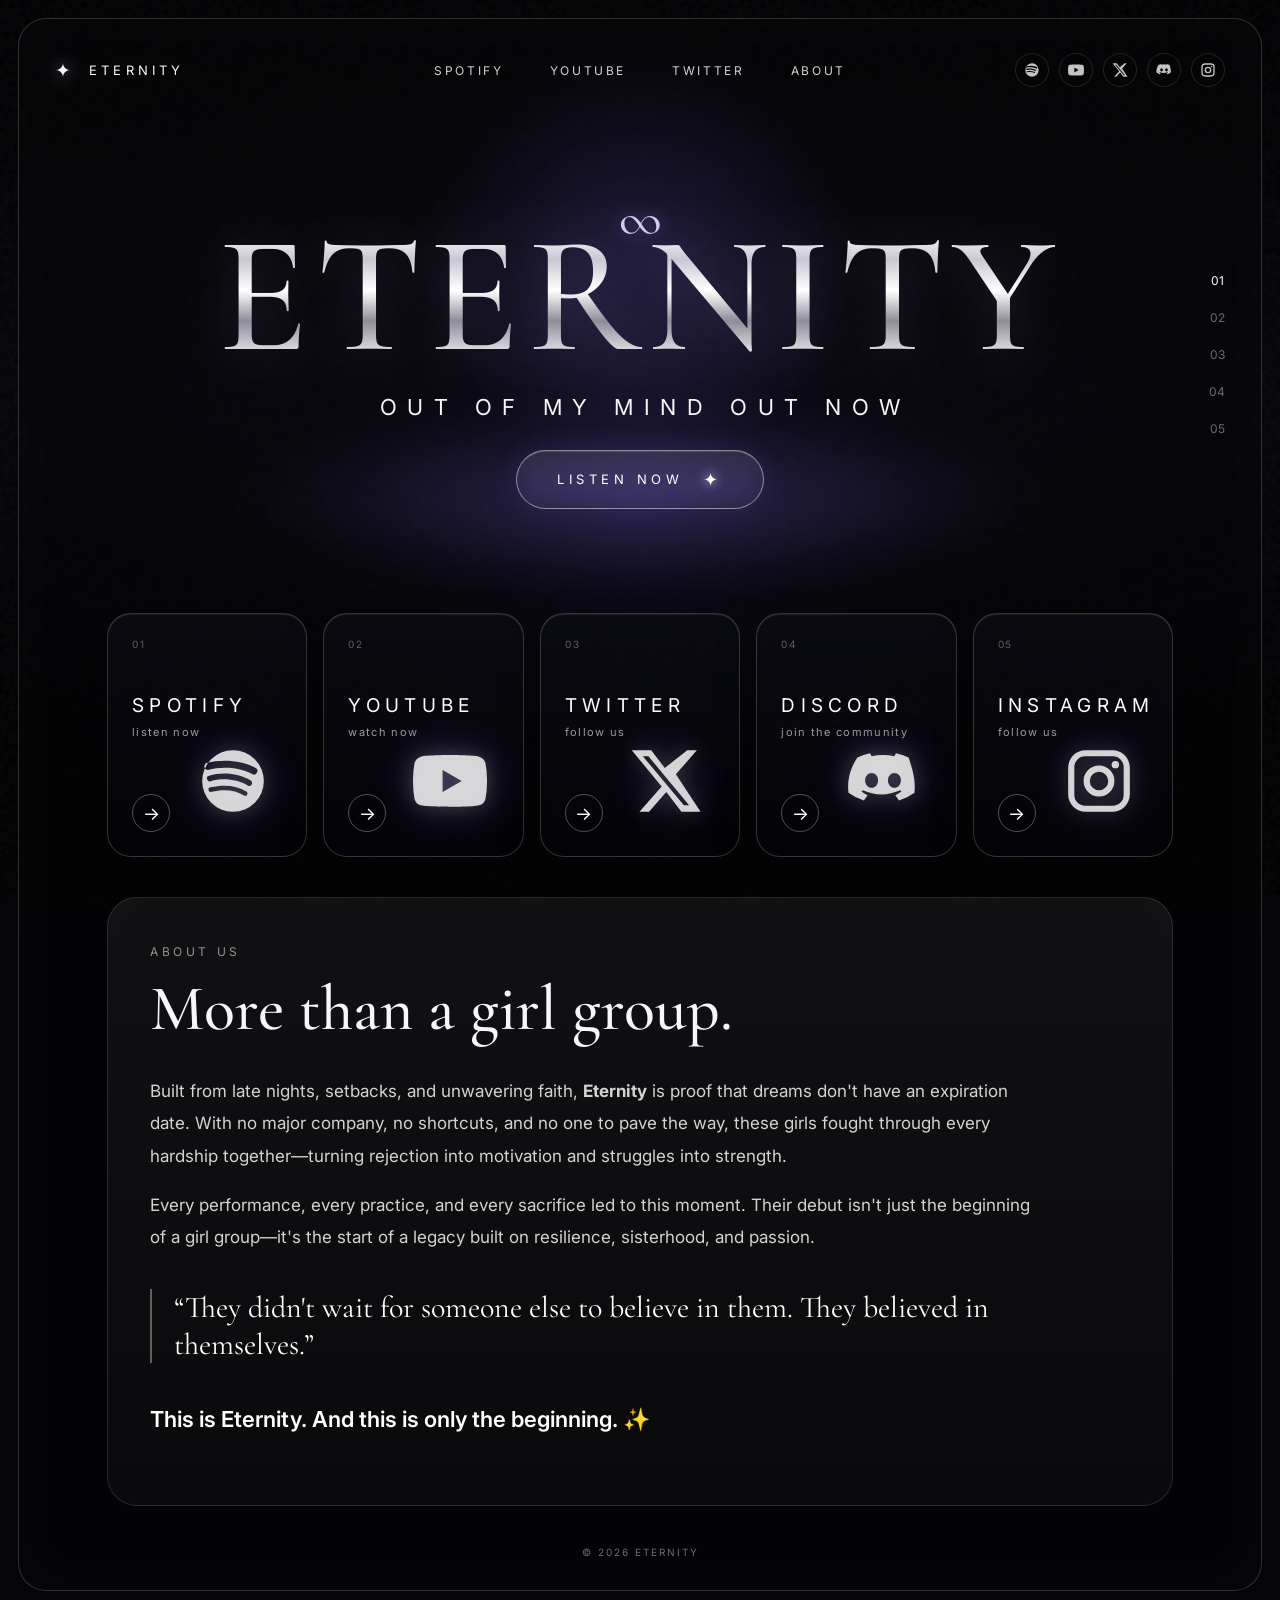
==== index.html @ ec244a6c "w" ====
<!DOCTYPE html>
<html lang="en">
<head>
  <meta charset="UTF-8" />
  <meta name="viewport" content="width=device-width, initial-scale=1.0" />
  <meta name="theme-color" content="#050509" />
  <title>ETERNITY</title>
  <meta
    name="description"
    content="ETERNITY — music, videos, photos, Discord and more."
  />
  <link rel="stylesheet" href="style.css" />
</head>
<body>
  <video
    class="background-video desktop-video"
    autoplay
    muted
    loop
    playsinline
    preload="metadata"
    poster="assets/poster.png"
    aria-hidden="true">
    <source src="assets/background.webm" type="video/webm">
    <source src="assets/background.mp4" type="video/mp4">
</video>

<video
    class="background-video mobile-video"
    autoplay
    muted
    loop
    playsinline
    preload="metadata"
    poster="assets/poster.png"
    aria-hidden="true">
    <source src="assets/background-mobile.mp4" type="video/mp4">
</video>

  <div class="background-fallback" aria-hidden="true"></div>
  <div class="background-overlay" aria-hidden="true"></div>
  <div class="grain" aria-hidden="true"></div>

  <main class="site-shell">
    <header class="topbar">
      <a class="brand-mini" href="#home" aria-label="Eternity home">
        <span class="spark">✦</span>
        <span>ETERNITY</span>
      </a>

      <nav class="desktop-nav" aria-label="Main navigation">
        <a href="#spotify">Spotify</a>
        <a href="#youtube">YouTube</a>
        <a href="#twitter">Twitter</a>
        <a href="#about">About</a>
      </nav>

      
      <div class="socials" aria-label="Social media">
        <a href="https://open.spotify.com/artist/3qOjyHpRml1BGPMsdsbRnq" aria-label="Spotify" target="_blank" rel="noopener noreferrer"><svg viewBox="0 0 24 24" aria-hidden="true"><path fill="currentColor" d="M12 2a10 10 0 1 0 0 20 10 10 0 0 0 0-20Zm4.59 14.42a.75.75 0 0 1-1.03.25c-2.82-1.72-6.37-2.11-10.55-1.16a.75.75 0 1 1-.33-1.46c4.57-1.04 8.5-.59 11.66 1.34.35.21.46.67.25 1.03Zm1.47-3.27a.94.94 0 0 1-1.29.31c-3.23-1.98-8.16-2.55-11.98-1.4a.94.94 0 1 1-.54-1.8c4.37-1.32 9.81-.68 13.5 1.58.44.27.58.85.31 1.31Zm.13-3.41C14.31 7.44 7.91 7.23 4.21 8.35a1.13 1.13 0 1 1-.65-2.16c4.25-1.28 11.33-1.04 15.78 1.6a1.13 1.13 0 0 1-1.15 1.95Z"/></svg></a>
        <a href="https://www.youtube.com/channel/UCniFldjrUruHiABSdLc5PbQ" aria-label="YouTube" target="_blank" rel="noopener noreferrer"><svg viewBox="0 0 24 24" aria-hidden="true"><path fill="currentColor" d="M23.5 6.2a3 3 0 0 0-2.1-2.1C19.5 3.6 12 3.6 12 3.6s-7.5 0-9.4.5A3 3 0 0 0 .5 6.2 31 31 0 0 0 0 12a31 31 0 0 0 .5 5.8 3 3 0 0 0 2.1 2.1c1.9.5 9.4.5 9.4.5s7.5 0 9.4-.5a3 3 0 0 0 2.1-2.1A31 31 0 0 0 24 12a31 31 0 0 0-.5-5.8ZM9.6 15.6V8.4L15.8 12l-6.2 3.6Z"/></svg></a>
        <a href="https://x.com/Eternitygrls" aria-label="X" target="_blank" rel="noopener noreferrer"><svg viewBox="0 0 24 24" aria-hidden="true"><path fill="currentColor" d="M18.9 2H22l-6.8 7.8L23.2 22H17l-4.9-6.4L6.5 22H3.4l7.2-8.2L.9 2h6.3l4.4 5.8L18.9 2Zm-1.1 17.9h1.7L6.3 4H4.5l13.3 15.9Z"/></svg></a>
        <a href="https://discord.gg/TuxwmxqcVx" aria-label="Discord" target="_blank" rel="noopener noreferrer"><svg viewBox="0 0 24 24" aria-hidden="true"><path fill="currentColor" d="M20.3 4.4A16.5 16.5 0 0 0 16.2 3l-.5 1a15.2 15.2 0 0 0-7.4 0l-.5-1a16.5 16.5 0 0 0-4.1 1.4C1.1 8.3.4 12.1.8 15.8a16.8 16.8 0 0 0 5 2.5l1.2-1.7c-.7-.3-1.4-.7-2-1.2l.5-.4c3.8 1.8 8.1 1.8 12 0l.5.4c-.7.5-1.3.9-2 1.2l1.2 1.7a16.8 16.8 0 0 0 5-2.5c.5-4.3-.8-8-1.9-11.4ZM8.3 14.2c-1.2 0-2.1-1.1-2.1-2.4s.9-2.4 2.1-2.4 2.2 1.1 2.1 2.4c0 1.3-.9 2.4-2.1 2.4Zm7.4 0c-1.2 0-2.1-1.1-2.1-2.4s.9-2.4 2.1-2.4 2.2 1.1 2.1 2.4c0 1.3-.9 2.4-2.1 2.4Z"/></svg></a>
        <a href="https://www.instagram.com/Eternitygrls" aria-label="Instagram" target="_blank" rel="noopener noreferrer"><svg viewBox="0 0 24 24" aria-hidden="true"><path fill="currentColor" d="M7.7 2h8.6A5.7 5.7 0 0 1 22 7.7v8.6a5.7 5.7 0 0 1-5.7 5.7H7.7A5.7 5.7 0 0 1 2 16.3V7.7A5.7 5.7 0 0 1 7.7 2Zm-.2 2A3.5 3.5 0 0 0 4 7.5v9A3.5 3.5 0 0 0 7.5 20h9a3.5 3.5 0 0 0 3.5-3.5v-9A3.5 3.5 0 0 0 16.5 4h-9Zm9.8 1.5a1.2 1.2 0 1 1 0 2.4 1.2 1.2 0 0 1 0-2.4ZM12 7a5 5 0 1 1 0 10 5 5 0 0 1 0-10Zm0 2a3 3 0 1 0 0 6 3 3 0 0 0 0-6Z"/></svg></a>
      </div>
    </header>

    <section class="hero" id="home">
      <div class="hero-content">
        <div class="infinity-mark" aria-hidden="true">∞</div>
        <h1 class="hero-title">ETERNITY</h1>
        <p class="release-line">OUT OF MY MIND OUT NOW</p>

        <a class="primary-button" href="https://share.amuse.io/track/eternity-out-of-my-mind" data-edit-link target="_blank" rel="noopener noreferrer">
          <span>LISTEN NOW</span>
          <span class="button-star">✦</span>
        </a>
      </div>

      <aside class="section-index" aria-hidden="true">
        <span class="active">01</span>
        <span>02</span>
        <span>03</span>
        <span>04</span>
        <span>05</span>
      </aside>
    </section>

    <section class="link-grid" aria-label="Eternity links">
      <a class="link-card" id="spotify" href="https://open.spotify.com/artist/3qOjyHpRml1BGPMsdsbRnq" data-edit-link target="_blank" rel="noopener noreferrer">
        <div>
          <span class="card-number">01</span>
          <h2>SPOTIFY</h2>
          <p>listen now</p>
        </div>
        <div class="card-visual platform-logo spotify-logo" aria-hidden="true"><svg viewBox="0 0 24 24" aria-hidden="true"><path fill="currentColor" d="M12 2a10 10 0 1 0 0 20 10 10 0 0 0 0-20Zm4.59 14.42a.75.75 0 0 1-1.03.25c-2.82-1.72-6.37-2.11-10.55-1.16a.75.75 0 1 1-.33-1.46c4.57-1.04 8.5-.59 11.66 1.34.35.21.46.67.25 1.03Zm1.47-3.27a.94.94 0 0 1-1.29.31c-3.23-1.98-8.16-2.55-11.98-1.4a.94.94 0 1 1-.54-1.8c4.37-1.32 9.81-.68 13.5 1.58.44.27.58.85.31 1.31Zm.13-3.41C14.31 7.44 7.91 7.23 4.21 8.35a1.13 1.13 0 1 1-.65-2.16c4.25-1.28 11.33-1.04 15.78 1.6a1.13 1.13 0 0 1-1.15 1.95Z"/></svg></div>
        <span class="arrow">→</span>
      </a>

      <a class="link-card" id="youtube" href="https://www.youtube.com/channel/UCniFldjrUruHiABSdLc5PbQ" data-edit-link target="_blank" rel="noopener noreferrer">
        <div>
          <span class="card-number">02</span>
          <h2>YOUTUBE</h2>
          <p>watch now</p>
        </div>
        <div class="card-visual platform-logo youtube-logo" aria-hidden="true"><svg viewBox="0 0 24 24" aria-hidden="true"><path fill="currentColor" d="M23.5 6.2a3 3 0 0 0-2.1-2.1C19.5 3.6 12 3.6 12 3.6s-7.5 0-9.4.5A3 3 0 0 0 .5 6.2 31 31 0 0 0 0 12a31 31 0 0 0 .5 5.8 3 3 0 0 0 2.1 2.1c1.9.5 9.4.5 9.4.5s7.5 0 9.4-.5a3 3 0 0 0 2.1-2.1A31 31 0 0 0 24 12a31 31 0 0 0-.5-5.8ZM9.6 15.6V8.4L15.8 12l-6.2 3.6Z"/></svg></div>
        <span class="arrow">→</span>
      </a>

      <a class="link-card" id="twitter" href="https://x.com/Eternitygrls" data-edit-link target="_blank" rel="noopener noreferrer">
        <div>
          <span class="card-number">03</span>
          <h2>TWITTER</h2>
          <p>follow us</p>
        </div>
        <div class="card-visual platform-logo twitter-logo" aria-hidden="true"><svg viewBox="0 0 24 24" aria-hidden="true"><path fill="currentColor" d="M18.9 2H22l-6.8 7.8L23.2 22H17l-4.9-6.4L6.5 22H3.4l7.2-8.2L.9 2h6.3l4.4 5.8L18.9 2Zm-1.1 17.9h1.7L6.3 4H4.5l13.3 15.9Z"/></svg></div>
        <span class="arrow">→</span>
      </a>

      <a class="link-card" href="https://discord.gg/TuxwmxqcVx" data-edit-link target="_blank" rel="noopener noreferrer">
        <div>
          <span class="card-number">04</span>
          <h2>DISCORD</h2>
          <p>join the community</p>
        </div>
        <div class="card-visual platform-logo discord-logo" aria-hidden="true"><svg viewBox="0 0 24 24" aria-hidden="true"><path fill="currentColor" d="M20.3 4.4A16.5 16.5 0 0 0 16.2 3l-.5 1a15.2 15.2 0 0 0-7.4 0l-.5-1a16.5 16.5 0 0 0-4.1 1.4C1.1 8.3.4 12.1.8 15.8a16.8 16.8 0 0 0 5 2.5l1.2-1.7c-.7-.3-1.4-.7-2-1.2l.5-.4c3.8 1.8 8.1 1.8 12 0l.5.4c-.7.5-1.3.9-2 1.2l1.2 1.7a16.8 16.8 0 0 0 5-2.5c.5-4.3-.8-8-1.9-11.4ZM8.3 14.2c-1.2 0-2.1-1.1-2.1-2.4s.9-2.4 2.1-2.4 2.2 1.1 2.1 2.4c0 1.3-.9 2.4-2.1 2.4Zm7.4 0c-1.2 0-2.1-1.1-2.1-2.4s.9-2.4 2.1-2.4 2.2 1.1 2.1 2.4c0 1.3-.9 2.4-2.1 2.4Z"/></svg></div>
        <span class="arrow">→</span>
      </a>

      <a class="link-card" href="https://www.instagram.com/Eternitygrls" data-edit-link target="_blank" rel="noopener noreferrer">
        <div>
          <span class="card-number">05</span>
          <h2>INSTAGRAM</h2>
          <p>follow us</p>
        </div>
        <div class="card-visual platform-logo instagram-logo" aria-hidden="true"><svg viewBox="0 0 24 24" aria-hidden="true"><path fill="currentColor" d="M7.7 2h8.6A5.7 5.7 0 0 1 22 7.7v8.6a5.7 5.7 0 0 1-5.7 5.7H7.7A5.7 5.7 0 0 1 2 16.3V7.7A5.7 5.7 0 0 1 7.7 2Zm-.2 2A3.5 3.5 0 0 0 4 7.5v9A3.5 3.5 0 0 0 7.5 20h9a3.5 3.5 0 0 0 3.5-3.5v-9A3.5 3.5 0 0 0 16.5 4h-9Zm9.8 1.5a1.2 1.2 0 1 1 0 2.4 1.2 1.2 0 0 1 0-2.4ZM12 7a5 5 0 1 1 0 10 5 5 0 0 1 0-10Zm0 2a3 3 0 1 0 0 6 3 3 0 0 0 0-6Z"/></svg></div>
        <span class="arrow">→</span>
      </a>
    </section>

    
    <section class="about-panel" id="about">
  <div class="about-header">
    <span class="eyebrow">ABOUT US</span>
    <h2>More than a girl group.</h2>
  </div>

  <div class="about-content">
    <p>Built from late nights, setbacks, and unwavering faith, <strong>Eternity</strong> is proof that dreams don't have an expiration date. With no major company, no shortcuts, and no one to pave the way, these girls fought through every hardship together—turning rejection into motivation and struggles into strength.</p>

    <p>Every performance, every practice, and every sacrifice led to this moment. Their debut isn't just the beginning of a girl group—it's the start of a legacy built on resilience, sisterhood, and passion.</p>

    <blockquote>“They didn't wait for someone else to believe in them. They believed in themselves.”</blockquote>

    <p class="closing">This is Eternity. And this is only the beginning. ✨</p>
  </div>
</section>

    <footer><span>© <span id="year"></span> ETERNITY</span></footer>
  </main>

  <script src="script.js"></script>
</body>
</html>
---- style.css ----
@import url("https://fonts.googleapis.com/css2?family=Cormorant+Garamond:wght@500;600&family=Inter:wght@300;400;500;600&display=swap");

:root {
  --page-bg: #050509;
  --text: #f7f7fb;
  --muted: rgba(247, 247, 251, 0.62);
  --line: rgba(255, 255, 255, 0.2);
  --glass: rgba(9, 9, 17, 0.48);
  --glass-strong: rgba(8, 8, 15, 0.72);
  --accent: #b8a5ff;
  --accent-soft: rgba(155, 130, 255, 0.26);
  --radius-lg: 34px;
  --radius-md: 24px;
}

* {
  box-sizing: border-box;
}

html {
  scroll-behavior: smooth;
}

body {
  margin: 0;
  min-height: 100vh;
  overflow-x: hidden;
  background: var(--page-bg);
  color: var(--text);
  font-family: "Inter", sans-serif;
}

a {
  color: inherit;
}

button,
a {
  -webkit-tap-highlight-color: transparent;
}

.background-video,
.background-fallback,
.background-overlay,
.grain {
  position: fixed;
  inset: 0;
  width: 100%;
  height: 100%;
}

.background-video {
  z-index: -5;
  object-fit: cover;
}

.background-fallback {
  z-index: -6;
  background:
    radial-gradient(circle at 50% 28%, rgba(110, 88, 208, 0.45), transparent 24%),
    radial-gradient(circle at 50% 62%, rgba(62, 48, 134, 0.22), transparent 34%),
    linear-gradient(180deg, #05050a 0%, #0c0b18 48%, #040407 100%);
}

.background-overlay {
  z-index: -4;
  background:
    linear-gradient(180deg, rgba(0, 0, 0, 0.38) 0%, rgba(0, 0, 0, 0.16) 42%, rgba(0, 0, 0, 0.76) 100%),
    radial-gradient(circle at center, transparent 0%, rgba(0, 0, 0, 0.52) 92%);
}

.grain {
  z-index: -3;
  pointer-events: none;
  opacity: 0.13;
  background-image: url("data:image/svg+xml,%3Csvg viewBox='0 0 180 180' xmlns='http://www.w3.org/2000/svg'%3E%3Cfilter id='n'%3E%3CfeTurbulence type='fractalNoise' baseFrequency='.9' numOctaves='3' stitchTiles='stitch'/%3E%3C/filter%3E%3Crect width='100%25' height='100%25' filter='url(%23n)' opacity='.38'/%3E%3C/svg%3E");
}

.site-shell {
  width: min(1480px, calc(100% - 36px));
  min-height: calc(100vh - 36px);
  margin: 18px auto;
  padding: 22px 36px 28px;
  border: 1px solid rgba(255, 255, 255, 0.18);
  border-radius: 28px;
  background: linear-gradient(180deg, rgba(0, 0, 0, 0.12), rgba(0, 0, 0, 0.34));
  box-shadow: inset 0 0 60px rgba(255, 255, 255, 0.018);
  backdrop-filter: blur(3px);
}

.topbar {
  display: grid;
  grid-template-columns: 1fr auto 1fr;
  align-items: center;
  min-height: 58px;
  gap: 24px;
}

.brand-mini,
.desktop-nav a,
.socials a,
footer a {
  text-decoration: none;
}

.brand-mini {
  display: inline-flex;
  align-items: center;
  gap: 14px;
  width: fit-content;
  font-size: 13px;
  letter-spacing: 0.32em;
}

.spark {
  font-size: 19px;
  text-shadow: 0 0 16px rgba(190, 174, 255, 0.86);
}

.desktop-nav {
  display: flex;
  align-items: center;
  justify-content: center;
  gap: 46px;
}

.desktop-nav a {
  color: rgba(255, 255, 255, 0.82);
  font-size: 12px;
  letter-spacing: 0.22em;
  text-transform: uppercase;
  transition: color 180ms ease;
}

.desktop-nav a:hover {
  color: white;
}

.socials {
  display: flex;
  justify-content: flex-end;
  gap: 10px;
}

.socials a {
  width: 34px;
  height: 34px;
  display: grid;
  place-items: center;
  border: 1px solid rgba(255, 255, 255, 0.12);
  border-radius: 50%;
  color: rgba(255, 255, 255, 0.76);
  font-size: 10px;
  font-weight: 600;
  transition: 180ms ease;
}

.socials a:hover {
  border-color: rgba(255, 255, 255, 0.44);
  color: white;
  transform: translateY(-2px);
}

.hero {
  position: relative;
  min-height: 510px;
  display: grid;
  place-items: center;
  padding: 40px 24px 52px;
  text-align: center;
}

.hero::before {
  content: "";
  position: absolute;
  left: 14%;
  right: 14%;
  bottom: 4%;
  height: 180px;
  background: radial-gradient(ellipse at center, rgba(141, 119, 255, 0.26), transparent 68%);
  filter: blur(24px);
  pointer-events: none;
}

.hero-content {
  position: relative;
  z-index: 1;
}

.infinity-mark {
  margin-bottom: -20px;
  color: rgba(226, 220, 255, 0.92);
  font-family: "Cormorant Garamond", serif;
  font-size: 52px;
  text-shadow: 0 0 18px rgba(155, 130, 255, 0.66);
}

.hero h1 {
  margin: 0;
  font-family: "Cormorant Garamond", serif;
  font-size: clamp(92px, 13vw, 205px);
  font-weight: 500;
  line-height: 0.8;
  letter-spacing: 0.045em;
  background:
    linear-gradient(
      180deg,
      #ffffff 0%,
      #c9c7d3 22%,
      #ffffff 45%,
      #8f8c99 68%,
      #ffffff 100%
    );
  -webkit-background-clip: text;
  color: transparent;
  filter: drop-shadow(0 0 24px rgba(191, 178, 255, 0.2));
}

.release-line {
  margin: 30px 0 30px;
  font-size: clamp(13px, 1.8vw, 22px);
  letter-spacing: 0.48em;
  text-indent: 0.48em;
}

.primary-button {
  display: inline-flex;
  align-items: center;
  gap: 20px;
  padding: 18px 40px;
  border: 1px solid rgba(255, 255, 255, 0.46);
  border-radius: 999px;
  background: linear-gradient(180deg, rgba(255, 255, 255, 0.08), rgba(255, 255, 255, 0.025));
  color: white;
  text-decoration: none;
  font-size: 13px;
  letter-spacing: 0.35em;
  box-shadow:
    inset 0 1px rgba(255, 255, 255, 0.14),
    0 0 30px rgba(137, 111, 255, 0.12);
  backdrop-filter: blur(14px);
  transition: 200ms ease;
}

.primary-button:hover {
  transform: translateY(-3px);
  border-color: white;
  box-shadow:
    inset 0 1px rgba(255, 255, 255, 0.22),
    0 0 34px rgba(156, 130, 255, 0.32);
}

.button-star {
  font-size: 18px;
  text-shadow: 0 0 12px white;
}

.section-index {
  position: absolute;
  right: 0;
  top: 50%;
  display: flex;
  flex-direction: column;
  gap: 22px;
  transform: translateY(-50%);
  color: rgba(255, 255, 255, 0.4);
  font-size: 12px;
}

.section-index .active {
  color: white;
}

.link-grid {
  display: grid;
  grid-template-columns: repeat(5, minmax(0, 1fr));
  gap: 16px;
  margin: 4px 52px 20px;
}

.link-card {
  position: relative;
  min-height: 244px;
  padding: 24px;
  overflow: hidden;
  display: flex;
  flex-direction: column;
  justify-content: space-between;
  border: 1px solid rgba(255, 255, 255, 0.18);
  border-radius: var(--radius-md);
  background:
    linear-gradient(180deg, rgba(13, 13, 22, 0.66), rgba(4, 4, 9, 0.78));
  color: white;
  text-decoration: none;
  backdrop-filter: blur(18px);
  box-shadow:
    inset 0 1px rgba(255, 255, 255, 0.08),
    0 16px 40px rgba(0, 0, 0, 0.25);
  transition:
    transform 220ms ease,
    border-color 220ms ease,
    box-shadow 220ms ease;
}

.link-card::after {
  content: "";
  position: absolute;
  inset: auto -20% -45% -20%;
  height: 55%;
  background: radial-gradient(circle, var(--accent-soft), transparent 66%);
  opacity: 0;
  transition: opacity 220ms ease;
}

.link-card:hover {
  transform: translateY(-8px);
  border-color: rgba(255, 255, 255, 0.48);
  box-shadow:
    inset 0 1px rgba(255, 255, 255, 0.12),
    0 24px 48px rgba(0, 0, 0, 0.35),
    0 0 30px rgba(131, 106, 255, 0.12);
}

.link-card:hover::after {
  opacity: 1;
}

.card-number {
  display: block;
  margin-bottom: 44px;
  color: rgba(255, 255, 255, 0.34);
  font-size: 10px;
  letter-spacing: 0.18em;
}

.link-card h2 {
  margin: 0 0 8px;
  font-size: 19px;
  font-weight: 400;
  letter-spacing: 0.28em;
}

.link-card p {
  margin: 0;
  color: var(--muted);
  font-size: 11px;
  letter-spacing: 0.12em;
}

.card-visual {
  position: absolute;
  right: 18px;
  bottom: 20px;
  width: 110px;
  height: 110px;
  display: grid;
  place-items: center;
  opacity: 0.9;
  pointer-events: none;
}

.waveform {
  width: 125px;
  height: 44px;
  background:
    repeating-linear-gradient(
      90deg,
      rgba(255, 255, 255, 0.66) 0 1px,
      transparent 1px 5px
    );
  clip-path: polygon(
    0 44%, 7% 32%, 14% 55%, 20% 22%, 27% 64%, 34% 30%, 43% 72%,
    50% 15%, 58% 62%, 65% 35%, 72% 76%, 80% 28%, 87% 58%, 94% 38%, 100% 51%,
    100% 100%, 0 100%
  );
  filter: drop-shadow(0 0 8px rgba(187, 172, 255, 0.6));
}

.orb {
  border: 1px solid rgba(255, 255, 255, 0.55);
  border-radius: 50%;
  background:
    radial-gradient(circle at 42% 36%, white 0 1%, rgba(172, 150, 255, 0.38) 8%, transparent 28%),
    radial-gradient(circle, rgba(124, 94, 255, 0.28), transparent 64%);
  box-shadow:
    inset 0 0 26px rgba(255, 255, 255, 0.12),
    0 0 32px rgba(128, 100, 255, 0.25);
}

.butterfly,
.infinity,
.bag {
  color: rgba(255, 255, 255, 0.86);
  font-family: "Cormorant Garamond", serif;
  font-size: 76px;
  text-shadow: 0 0 18px rgba(166, 142, 255, 0.72);
}

.infinity {
  font-size: 90px;
}

.arrow {
  position: relative;
  z-index: 2;
  width: 38px;
  height: 38px;
  display: grid;
  place-items: center;
  border: 1px solid rgba(255, 255, 255, 0.3);
  border-radius: 50%;
  font-size: 18px;
}


.platform-logo {
  color: rgba(255,255,255,.92);
  filter:
    drop-shadow(0 0 10px rgba(255,255,255,.22))
    drop-shadow(0 0 24px rgba(145,118,255,.35));
}

.platform-logo svg {
  width: 74px;
  height: 74px;
}

.socials svg {
  width: 16px;
  height: 16px;
}

.about-panel {
  margin: 40px 52px;
  padding: 42px;
  border: 1px solid rgba(255,255,255,.12);
  border-radius: 30px;
  background: linear-gradient(180deg,rgba(255,255,255,.06),rgba(255,255,255,.03));
  backdrop-filter: blur(22px);
}

.about-header {
  margin-bottom: 28px;
}

.about-header .eyebrow {
  color: rgba(255,255,255,.55);
  letter-spacing: .3em;
  font-size: 12px;
}

.about-header h2 {
  margin: 10px 0 0;
  font-family: "Cormorant Garamond",serif;
  font-size: clamp(36px,5vw,64px);
  font-weight: 500;
}

.about-content {
  max-width: 900px;
}

.about-content p {
  color: rgba(255,255,255,.82);
  line-height: 1.9;
  font-size: 17px;
}

.about-content blockquote {
  margin: 36px 0;
  padding-left: 22px;
  border-left: 2px solid rgba(255,255,255,.35);
  font-family: "Cormorant Garamond",serif;
  font-size: 30px;
  color: #fff;
}

.about-content .closing {
  margin-top: 24px;
  font-size: 22px;
  font-weight: 600;
  color: #fff;
}

footer {
  margin: 28px 52px 4px;
  display: flex;
  justify-content: center;
  color: rgba(255,255,255,.42);
  font-size: 10px;
  letter-spacing: .2em;
}

@media (max-width: 1100px) {
  .desktop-nav {
    gap: 22px;
  }

  .link-grid {
    grid-template-columns: repeat(2,minmax(0,1fr));
  }

  .link-card:last-child {
    grid-column: 1 / -1;
  }
}

@media (max-width: 760px) {
  .site-shell {
    width: min(100% - 18px,1480px);
    margin: 9px auto;
    padding: 14px;
    border-radius: 22px;
  }

  .topbar {
    grid-template-columns: 1fr auto;
  }

  .desktop-nav {
    display: none;
  }

  .brand-mini {
    font-size: 11px;
  }

  .socials {
    gap: 5px;
  }

  .socials a {
    width: 30px;
    height: 30px;
  }

  .socials svg {
    width: 14px;
    height: 14px;
  }

  .hero {
    min-height: 430px;
    padding: 50px 10px 36px;
  }

  .hero h1 {
    font-size: clamp(65px,22vw,112px);
    letter-spacing: .01em;
  }

  .release-line {
    margin-top: 24px;
    font-size: 11px;
    line-height: 1.7;
    letter-spacing: .25em;
    text-indent: .25em;
  }

  .primary-button {
    padding: 15px 28px;
    font-size: 11px;
  }

  .section-index {
    display: none;
  }

  .link-grid {
    margin: 0;
    grid-template-columns: 1fr;
  }

  .link-card,
  .link-card:last-child {
    min-height: 175px;
    grid-column: auto;
  }

  .card-number {
    margin-bottom: 28px;
  }

  .card-visual {
    width: 90px;
    height: 90px;
  }

  .platform-logo svg {
    width: 58px;
    height: 58px;
  }

  .about-panel {
    margin: 22px 0;
    padding: 28px 22px;
  }

  .about-content p {
    font-size: 15px;
  }

  .about-content blockquote {
    margin: 28px 0;
    font-size: 24px;
  }

  footer {
    margin: 22px 4px 4px;
  }
}


/* Mobile layout tuned for the supplied ETERNITY teaser video */
@media (max-width: 760px) {
  body {
    background: #030306;
  }

  .background-video {
    width: 100vw;
    height: 100svh;
    object-fit: cover;
    object-position: center center;
  }

  .background-overlay {
    background:
      linear-gradient(
        180deg,
        rgba(0, 0, 0, 0.38) 0%,
        rgba(0, 0, 0, 0.28) 34%,
        rgba(0, 0, 0, 0.58) 70%,
        rgba(0, 0, 0, 0.82) 100%
      );
  }

  .site-shell {
    width: 100%;
    min-height: 100svh;
    margin: 0;
    padding: 14px 16px 24px;
    border: 0;
    border-radius: 0;
    background: transparent;
    overflow: hidden;
  }

  .topbar {
    min-height: 48px;
    grid-template-columns: 1fr auto;
    gap: 10px;
  }

  .brand-mini {
    font-size: 10px;
    letter-spacing: 0.24em;
  }

  .socials {
    gap: 4px;
  }

  .socials a {
    width: 28px;
    height: 28px;
  }

  .socials svg {
    width: 13px;
    height: 13px;
  }

  .hero {
    min-height: 390px;
    padding: 66px 0 34px;
    overflow: hidden;
  }

  .infinity-mark {
    margin-bottom: -4px;
    font-size: 38px;
  }

  .hero-title {
    width: 100%;
    margin: 0 auto;
    font-size: clamp(58px, 18vw, 86px);
    line-height: 0.92;
    letter-spacing: -0.035em;
    white-space: nowrap;
    text-align: center;
    transform: scaleX(0.88);
    transform-origin: center;
  }

  .release-line {
    margin: 22px auto 24px;
    padding: 0 8px;
    font-size: 10px;
    line-height: 1.6;
    letter-spacing: 0.22em;
    text-indent: 0.22em;
  }

  .primary-button {
    min-width: 210px;
    justify-content: center;
    padding: 14px 26px;
    font-size: 10px;
    letter-spacing: 0.28em;
  }

  .link-grid {
    display: grid;
    grid-template-columns: 1fr;
    gap: 12px;
    margin: 0;
  }

  .link-card,
  .link-card:last-child {
    min-height: 108px;
    padding: 18px 20px;
    display: grid;
    grid-template-columns: 1fr 64px;
    align-items: center;
    border-radius: 22px;
    grid-column: auto;
  }

  .card-number {
    margin-bottom: 10px;
    font-size: 9px;
  }

  .link-card h2 {
    margin-bottom: 5px;
    font-size: 16px;
    letter-spacing: 0.24em;
  }

  .link-card p {
    font-size: 10px;
  }

  .card-visual {
    position: static;
    width: 58px;
    height: 58px;
    justify-self: end;
    grid-column: 2;
    grid-row: 1;
  }

  .platform-logo svg {
    width: 44px;
    height: 44px;
  }

  .arrow {
    display: none;
  }

  .about-panel {
    margin: 18px 0 0;
    padding: 26px 20px;
    border-radius: 24px;
  }

  .about-header {
    margin-bottom: 20px;
  }

  .about-header h2 {
    font-size: 38px;
    line-height: 1;
  }

  .about-content p {
    font-size: 14px;
    line-height: 1.75;
  }

  .about-content blockquote {
    margin: 24px 0;
    padding-left: 16px;
    font-size: 23px;
    line-height: 1.2;
  }

  .about-content .closing {
    font-size: 18px;
    line-height: 1.45;
  }

  footer {
    margin: 20px 0 0;
    padding-bottom: env(safe-area-inset-bottom);
  }
}


.desktop-video{display:block;}
.mobile-video{display:none;}

@media (max-width:760px){
  .desktop-video{display:none!important;}
  .mobile-video{display:block!important;}
}

@media (min-width:761px){
  .desktop-video{display:block!important;}
  .mobile-video{display:none!important;}
}
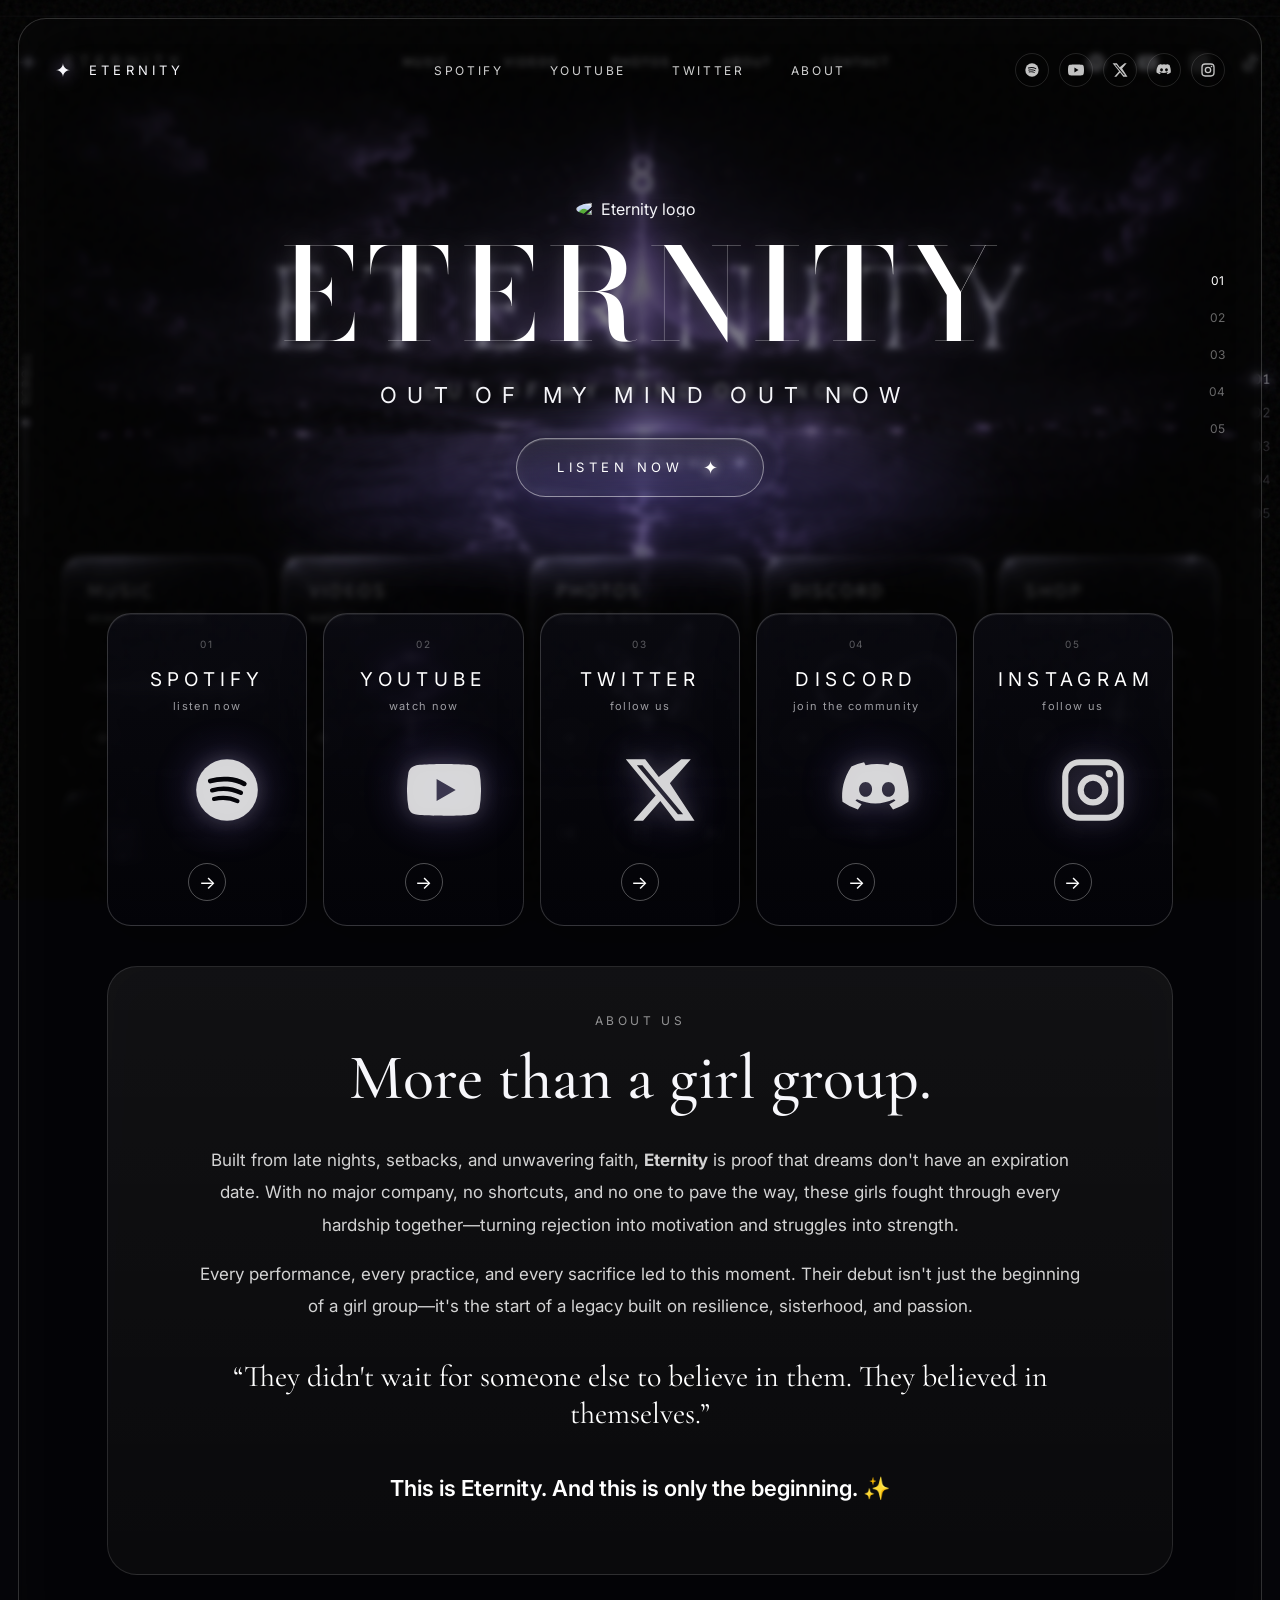
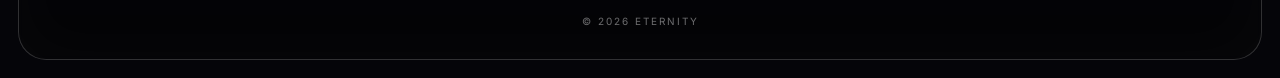
==== commit b7007f77: "newww" ====
--- a/index.html
+++ b/index.html
@@ -57,7 +57,12 @@
 
       
       <div class="socials" aria-label="Social media">
-        <a href="https://open.spotify.com/artist/3qOjyHpRml1BGPMsdsbRnq" aria-label="Spotify" target="_blank" rel="noopener noreferrer"><svg viewBox="0 0 24 24" aria-hidden="true"><path fill="currentColor" d="M12 2a10 10 0 1 0 0 20 10 10 0 0 0 0-20Zm4.59 14.42a.75.75 0 0 1-1.03.25c-2.82-1.72-6.37-2.11-10.55-1.16a.75.75 0 1 1-.33-1.46c4.57-1.04 8.5-.59 11.66 1.34.35.21.46.67.25 1.03Zm1.47-3.27a.94.94 0 0 1-1.29.31c-3.23-1.98-8.16-2.55-11.98-1.4a.94.94 0 1 1-.54-1.8c4.37-1.32 9.81-.68 13.5 1.58.44.27.58.85.31 1.31Zm.13-3.41C14.31 7.44 7.91 7.23 4.21 8.35a1.13 1.13 0 1 1-.65-2.16c4.25-1.28 11.33-1.04 15.78 1.6a1.13 1.13 0 0 1-1.15 1.95Z"/></svg></a>
+        <a href="https://open.spotify.com/artist/3qOjyHpRml1BGPMsdsbRnq" aria-label="Spotify" target="_blank" rel="noopener noreferrer"><svg viewBox="0 0 24 24" aria-hidden="true">
+  <circle cx="12" cy="12" r="10" fill="currentColor"/>
+  <path d="M6.6 9.1c3.6-1.1 7.9-.8 11 .9" fill="none" stroke="#050509" stroke-width="1.55" stroke-linecap="round"/>
+  <path d="M7.2 12.1c3-.8 6.6-.5 9.3.8" fill="none" stroke="#050509" stroke-width="1.45" stroke-linecap="round"/>
+  <path d="M7.8 14.9c2.5-.6 5.3-.4 7.6.7" fill="none" stroke="#050509" stroke-width="1.35" stroke-linecap="round"/>
+</svg></a>
         <a href="https://www.youtube.com/channel/UCniFldjrUruHiABSdLc5PbQ" aria-label="YouTube" target="_blank" rel="noopener noreferrer"><svg viewBox="0 0 24 24" aria-hidden="true"><path fill="currentColor" d="M23.5 6.2a3 3 0 0 0-2.1-2.1C19.5 3.6 12 3.6 12 3.6s-7.5 0-9.4.5A3 3 0 0 0 .5 6.2 31 31 0 0 0 0 12a31 31 0 0 0 .5 5.8 3 3 0 0 0 2.1 2.1c1.9.5 9.4.5 9.4.5s7.5 0 9.4-.5a3 3 0 0 0 2.1-2.1A31 31 0 0 0 24 12a31 31 0 0 0-.5-5.8ZM9.6 15.6V8.4L15.8 12l-6.2 3.6Z"/></svg></a>
         <a href="https://x.com/Eternitygrls" aria-label="X" target="_blank" rel="noopener noreferrer"><svg viewBox="0 0 24 24" aria-hidden="true"><path fill="currentColor" d="M18.9 2H22l-6.8 7.8L23.2 22H17l-4.9-6.4L6.5 22H3.4l7.2-8.2L.9 2h6.3l4.4 5.8L18.9 2Zm-1.1 17.9h1.7L6.3 4H4.5l13.3 15.9Z"/></svg></a>
         <a href="https://discord.gg/TuxwmxqcVx" aria-label="Discord" target="_blank" rel="noopener noreferrer"><svg viewBox="0 0 24 24" aria-hidden="true"><path fill="currentColor" d="M20.3 4.4A16.5 16.5 0 0 0 16.2 3l-.5 1a15.2 15.2 0 0 0-7.4 0l-.5-1a16.5 16.5 0 0 0-4.1 1.4C1.1 8.3.4 12.1.8 15.8a16.8 16.8 0 0 0 5 2.5l1.2-1.7c-.7-.3-1.4-.7-2-1.2l.5-.4c3.8 1.8 8.1 1.8 12 0l.5.4c-.7.5-1.3.9-2 1.2l1.2 1.7a16.8 16.8 0 0 0 5-2.5c.5-4.3-.8-8-1.9-11.4ZM8.3 14.2c-1.2 0-2.1-1.1-2.1-2.4s.9-2.4 2.1-2.4 2.2 1.1 2.1 2.4c0 1.3-.9 2.4-2.1 2.4Zm7.4 0c-1.2 0-2.1-1.1-2.1-2.4s.9-2.4 2.1-2.4 2.2 1.1 2.1 2.4c0 1.3-.9 2.4-2.1 2.4Z"/></svg></a>
@@ -67,7 +72,7 @@
 
     <section class="hero" id="home">
       <div class="hero-content">
-        <div class="infinity-mark" aria-hidden="true">∞</div>
+        <img class="hero-logo" src="assets/logo.png" alt="Eternity logo">
         <h1 class="hero-title">ETERNITY</h1>
         <p class="release-line">OUT OF MY MIND OUT NOW</p>
 
@@ -93,7 +98,12 @@
           <h2>SPOTIFY</h2>
           <p>listen now</p>
         </div>
-        <div class="card-visual platform-logo spotify-logo" aria-hidden="true"><svg viewBox="0 0 24 24" aria-hidden="true"><path fill="currentColor" d="M12 2a10 10 0 1 0 0 20 10 10 0 0 0 0-20Zm4.59 14.42a.75.75 0 0 1-1.03.25c-2.82-1.72-6.37-2.11-10.55-1.16a.75.75 0 1 1-.33-1.46c4.57-1.04 8.5-.59 11.66 1.34.35.21.46.67.25 1.03Zm1.47-3.27a.94.94 0 0 1-1.29.31c-3.23-1.98-8.16-2.55-11.98-1.4a.94.94 0 1 1-.54-1.8c4.37-1.32 9.81-.68 13.5 1.58.44.27.58.85.31 1.31Zm.13-3.41C14.31 7.44 7.91 7.23 4.21 8.35a1.13 1.13 0 1 1-.65-2.16c4.25-1.28 11.33-1.04 15.78 1.6a1.13 1.13 0 0 1-1.15 1.95Z"/></svg></div>
+        <div class="card-visual platform-logo spotify-logo" aria-hidden="true"><svg viewBox="0 0 24 24" aria-hidden="true">
+  <circle cx="12" cy="12" r="10" fill="currentColor"/>
+  <path d="M6.6 9.1c3.6-1.1 7.9-.8 11 .9" fill="none" stroke="#050509" stroke-width="1.55" stroke-linecap="round"/>
+  <path d="M7.2 12.1c3-.8 6.6-.5 9.3.8" fill="none" stroke="#050509" stroke-width="1.45" stroke-linecap="round"/>
+  <path d="M7.8 14.9c2.5-.6 5.3-.4 7.6.7" fill="none" stroke="#050509" stroke-width="1.35" stroke-linecap="round"/>
+</svg></div>
         <span class="arrow">→</span>
       </a>
 
--- a/style.css
+++ b/style.css
@@ -1,4 +1,4 @@
-@import url("https://fonts.googleapis.com/css2?family=Cormorant+Garamond:wght@500;600&family=Inter:wght@300;400;500;600&display=swap");
+@import url("https://fonts.googleapis.com/css2?family=Bodoni+Moda:opsz,wght@6..96,500;6..96,600&family=Cormorant+Garamond:wght@500;600&family=Inter:wght@300;400;500;600&display=swap");
 
 :root {
   --page-bg: #050509;
@@ -813,3 +813,271 @@
   .desktop-video{display:block!important;}
   .mobile-video{display:none!important;}
 }
+
+
+/* v8: logo, Spotify correction, and centered alignment */
+.hero-content {
+  width: 100%;
+  display: flex;
+  flex-direction: column;
+  align-items: center;
+}
+
+.hero-logo {
+  width: 82px;
+  height: 82px;
+  margin: 0 auto 18px;
+  display: block;
+  object-fit: contain;
+  border-radius: 50%;
+  filter:
+    drop-shadow(0 0 12px rgba(255,255,255,.20))
+    drop-shadow(0 0 24px rgba(145,118,255,.28));
+}
+
+.hero h1,
+.release-line,
+.about-header,
+.about-content,
+footer {
+  text-align: center;
+}
+
+.primary-button {
+  margin-inline: auto;
+}
+
+.link-card {
+  text-align: center;
+  align-items: center;
+}
+
+.link-card > div:first-child {
+  width: 100%;
+  text-align: center;
+}
+
+.card-visual {
+  left: 50%;
+  right: auto;
+  transform: translateX(-50%);
+}
+
+.arrow {
+  margin-inline: auto;
+}
+
+.about-content {
+  margin-inline: auto;
+}
+
+.about-content blockquote {
+  padding-left: 0;
+  border-left: 0;
+  text-align: center;
+}
+
+.spotify-logo svg {
+  overflow: hidden;
+  border-radius: 50%;
+}
+
+@media (min-width: 761px) {
+  .topbar {
+    grid-template-columns: 1fr auto 1fr;
+  }
+
+  .brand-mini {
+    justify-self: start;
+  }
+
+  .desktop-nav {
+    justify-self: center;
+  }
+
+  .socials {
+    justify-self: end;
+  }
+
+  .card-number {
+    margin-bottom: 18px;
+  }
+
+  .card-visual {
+    position: relative;
+    bottom: auto;
+    margin: 22px auto 18px;
+  }
+}
+
+@media (max-width: 760px) {
+  .hero-logo {
+    width: 64px;
+    height: 64px;
+    margin-bottom: 14px;
+  }
+
+  .link-card,
+  .link-card:last-child {
+    grid-template-columns: 1fr;
+    justify-items: center;
+    text-align: center;
+  }
+
+  .card-visual {
+    position: static;
+    grid-column: 1;
+    grid-row: auto;
+    justify-self: center;
+    transform: none;
+    margin-top: 14px;
+  }
+
+  .link-card > div:first-child,
+  .about-header,
+  .about-content,
+  .about-content p,
+  .about-content .closing {
+    text-align: center;
+  }
+}
+
+/* v9: final logo, title, and centering fixes */
+.hero,
+.hero-content {
+  width: 100%;
+}
+
+.hero-content {
+  display: flex;
+  flex-direction: column;
+  align-items: center;
+  justify-content: center;
+  text-align: center;
+}
+
+.hero-logo {
+  width: clamp(110px, 10vw, 170px);
+  height: auto;
+  display: block;
+  margin: 0 auto 20px;
+  object-fit: contain;
+  filter:
+    drop-shadow(0 0 10px rgba(255,255,255,.18))
+    drop-shadow(0 0 26px rgba(145,118,255,.18));
+}
+
+.hero-title,
+.hero h1 {
+  width: 100%;
+  margin: 0;
+  color: #fff !important;
+  background: none !important;
+  -webkit-background-clip: initial !important;
+  font-family: "Bodoni Moda", "Cormorant Garamond", serif;
+  font-weight: 500;
+  font-size: clamp(78px, 10vw, 170px);
+  line-height: .88;
+  letter-spacing: .08em;
+  text-indent: .08em;
+  white-space: nowrap;
+  text-align: center;
+  filter:
+    drop-shadow(0 0 10px rgba(255,255,255,.12))
+    drop-shadow(0 10px 30px rgba(0,0,0,.45));
+}
+
+.release-line,
+.primary-button,
+.about-header,
+.about-content,
+footer {
+  text-align: center;
+}
+
+.primary-button {
+  margin-inline: auto;
+}
+
+.about-content {
+  margin-inline: auto;
+}
+
+@media (max-width: 760px) {
+  .site-shell {
+    width: 100%;
+    margin: 0;
+    padding-left: 16px;
+    padding-right: 16px;
+    overflow-x: hidden;
+  }
+
+  .hero {
+    min-height: 560px;
+    padding: 76px 0 38px;
+    display: flex;
+    align-items: center;
+    justify-content: center;
+  }
+
+  .hero-content {
+    width: min(100%, 680px);
+    margin-inline: auto;
+    padding-inline: 0;
+  }
+
+  .hero-logo {
+    width: 118px;
+    margin-bottom: 22px;
+  }
+
+  .hero-title,
+  .hero h1 {
+    width: calc(100vw - 32px);
+    max-width: 680px;
+    font-size: clamp(58px, 16vw, 92px);
+    line-height: .9;
+    letter-spacing: .03em;
+    text-indent: .03em;
+    transform: none !important;
+    white-space: nowrap;
+    overflow: visible;
+  }
+
+  .release-line {
+    width: 100%;
+    margin: 24px auto 26px;
+    padding: 0 8px;
+    font-size: 10px;
+    line-height: 1.6;
+    letter-spacing: .22em;
+    text-indent: .22em;
+  }
+
+  .primary-button {
+    min-width: 230px;
+    justify-content: center;
+  }
+
+  .topbar {
+    width: 100%;
+  }
+
+  .link-grid {
+    width: 100%;
+    margin-inline: auto;
+  }
+
+  .link-card,
+  .link-card:last-child {
+    width: 100%;
+    min-height: 108px;
+    margin-inline: auto;
+  }
+
+  .about-panel {
+    width: 100%;
+    margin-left: auto;
+    margin-right: auto;
+  }
+}
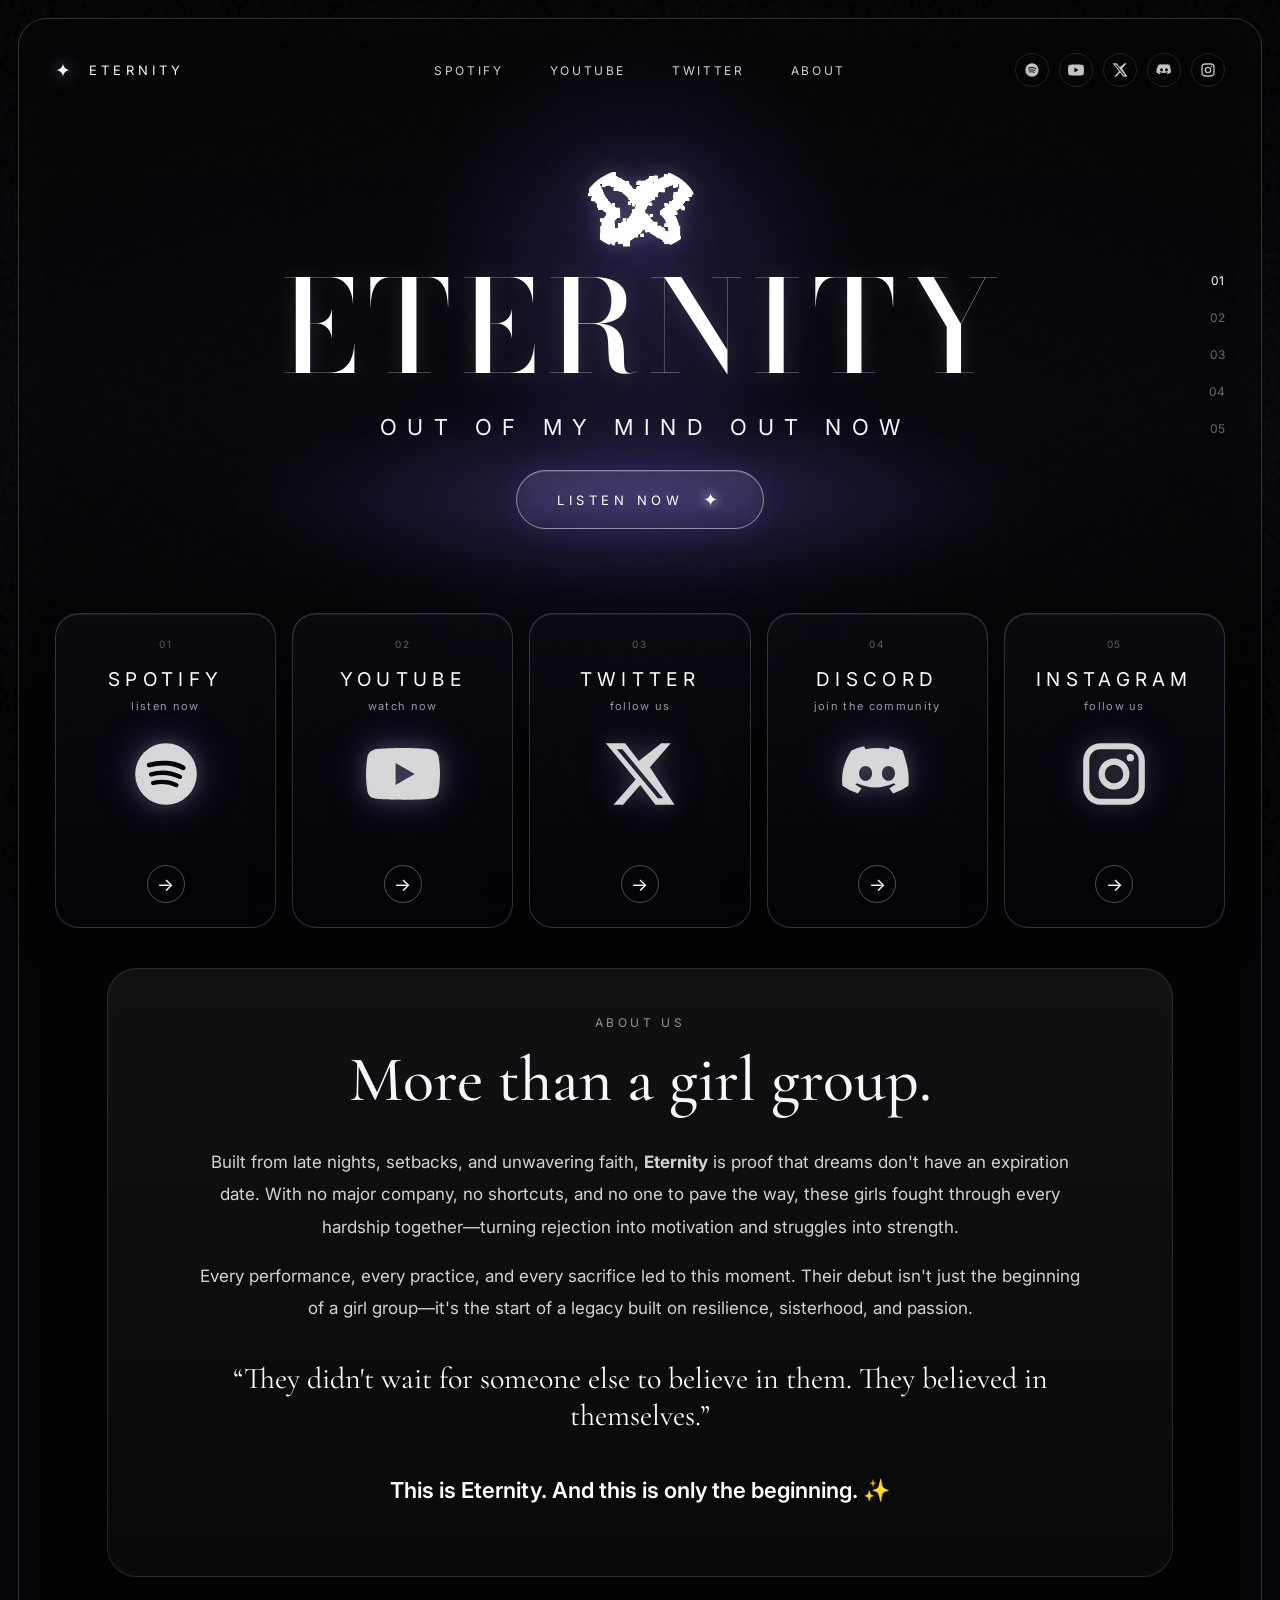
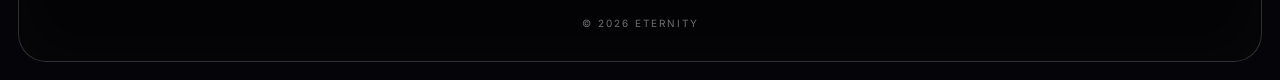
==== commit 98a20fca: "LOL" ====
--- a/index.html
+++ b/index.html
@@ -72,7 +72,7 @@
 
     <section class="hero" id="home">
       <div class="hero-content">
-        <img class="hero-logo" src="assets/logo.png" alt="Eternity logo">
+        <img class="hero-logo" src="[data-uri]" alt="Eternity logo">
         <h1 class="hero-title">ETERNITY</h1>
         <p class="release-line">OUT OF MY MIND OUT NOW</p>
 
--- a/style.css
+++ b/style.css
@@ -1081,3 +1081,105 @@
     margin-right: auto;
   }
 }
+
+/* v10: guaranteed logo and exact card centering */
+.hero-logo {
+  display: block !important;
+  width: clamp(105px, 9vw, 150px) !important;
+  height: auto !important;
+  margin: 0 auto 20px !important;
+  object-fit: contain !important;
+}
+
+.link-grid {
+  justify-content: center !important;
+  justify-items: center !important;
+}
+
+.link-card {
+  align-items: center !important;
+  justify-content: flex-start !important;
+  text-align: center !important;
+}
+
+.link-card > div:first-child {
+  width: 100% !important;
+  text-align: center !important;
+}
+
+.card-visual {
+  position: relative !important;
+  left: auto !important;
+  right: auto !important;
+  bottom: auto !important;
+  transform: none !important;
+  align-self: center !important;
+  justify-self: center !important;
+  margin: 24px auto 18px !important;
+}
+
+.platform-logo,
+.platform-logo svg {
+  display: block !important;
+  margin-left: auto !important;
+  margin-right: auto !important;
+}
+
+.arrow {
+  align-self: center !important;
+  margin: auto auto 0 !important;
+}
+
+@media (min-width: 761px) {
+  .link-grid {
+    grid-template-columns: repeat(5, minmax(190px, 1fr)) !important;
+    width: min(100%, 1220px) !important;
+    margin-left: auto !important;
+    margin-right: auto !important;
+  }
+
+  .link-card {
+    width: 100% !important;
+    min-height: 265px !important;
+  }
+}
+
+@media (max-width: 760px) {
+  .hero-logo {
+    width: 105px !important;
+    margin-bottom: 18px !important;
+  }
+
+  .hero-content,
+  .hero-title,
+  .release-line {
+    margin-left: auto !important;
+    margin-right: auto !important;
+    text-align: center !important;
+  }
+
+  .link-card {
+    display: grid !important;
+    grid-template-columns: 1fr 64px !important;
+    align-items: center !important;
+    justify-items: stretch !important;
+    text-align: left !important;
+  }
+
+  .link-card > div:first-child {
+    text-align: left !important;
+  }
+
+  .card-visual {
+    position: static !important;
+    grid-column: 2 !important;
+    grid-row: 1 !important;
+    justify-self: center !important;
+    align-self: center !important;
+    margin: 0 !important;
+  }
+
+  .arrow {
+    display: none !important;
+  }
+}
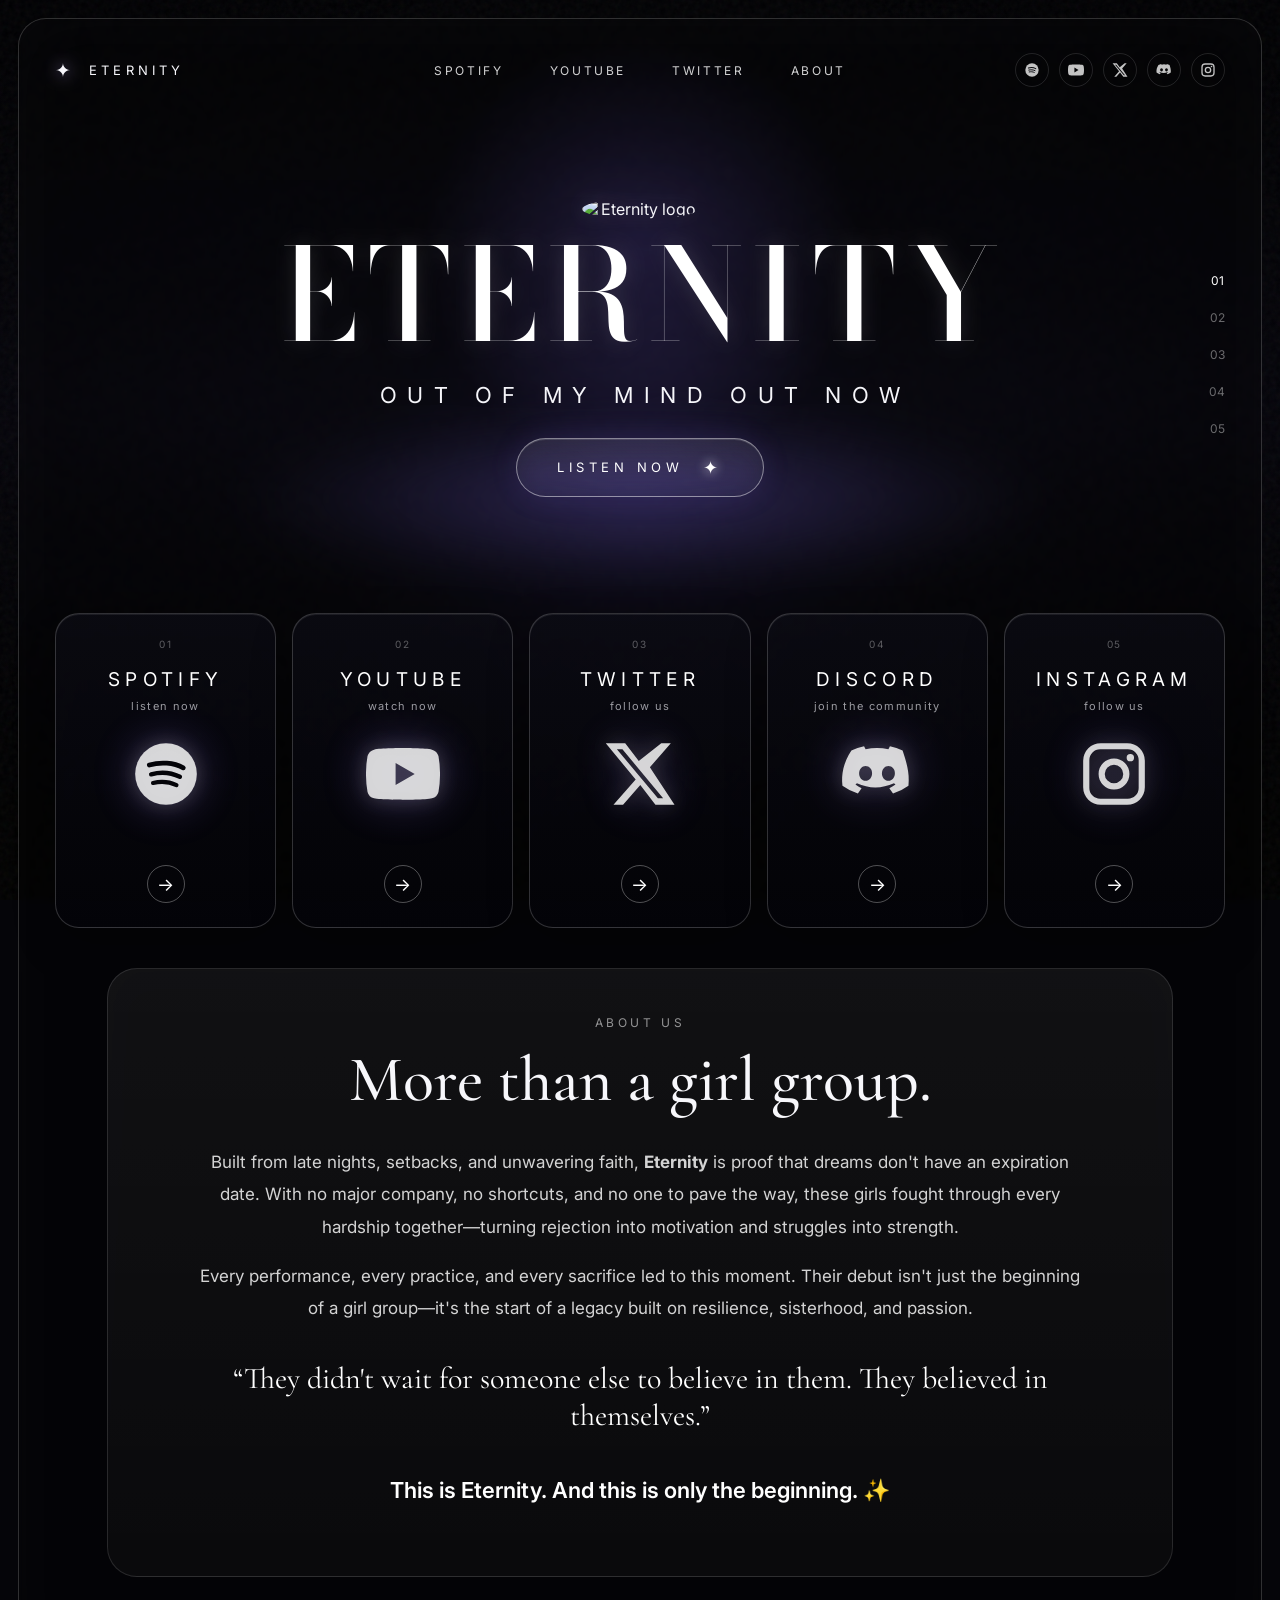
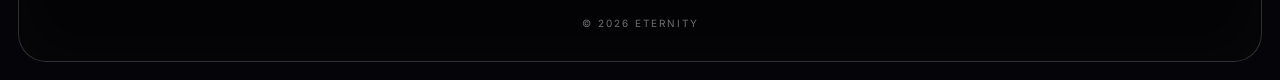
==== commit 742cac7a: "yuh" ====
--- a/index.html
+++ b/index.html
@@ -72,7 +72,7 @@
 
     <section class="hero" id="home">
       <div class="hero-content">
-        <img class="hero-logo" src="[data-uri]" alt="Eternity logo">
+        <img class="hero-logo" src="assets/logo.png" alt="Eternity logo">
         <h1 class="hero-title">ETERNITY</h1>
         <p class="release-line">OUT OF MY MIND OUT NOW</p>
 
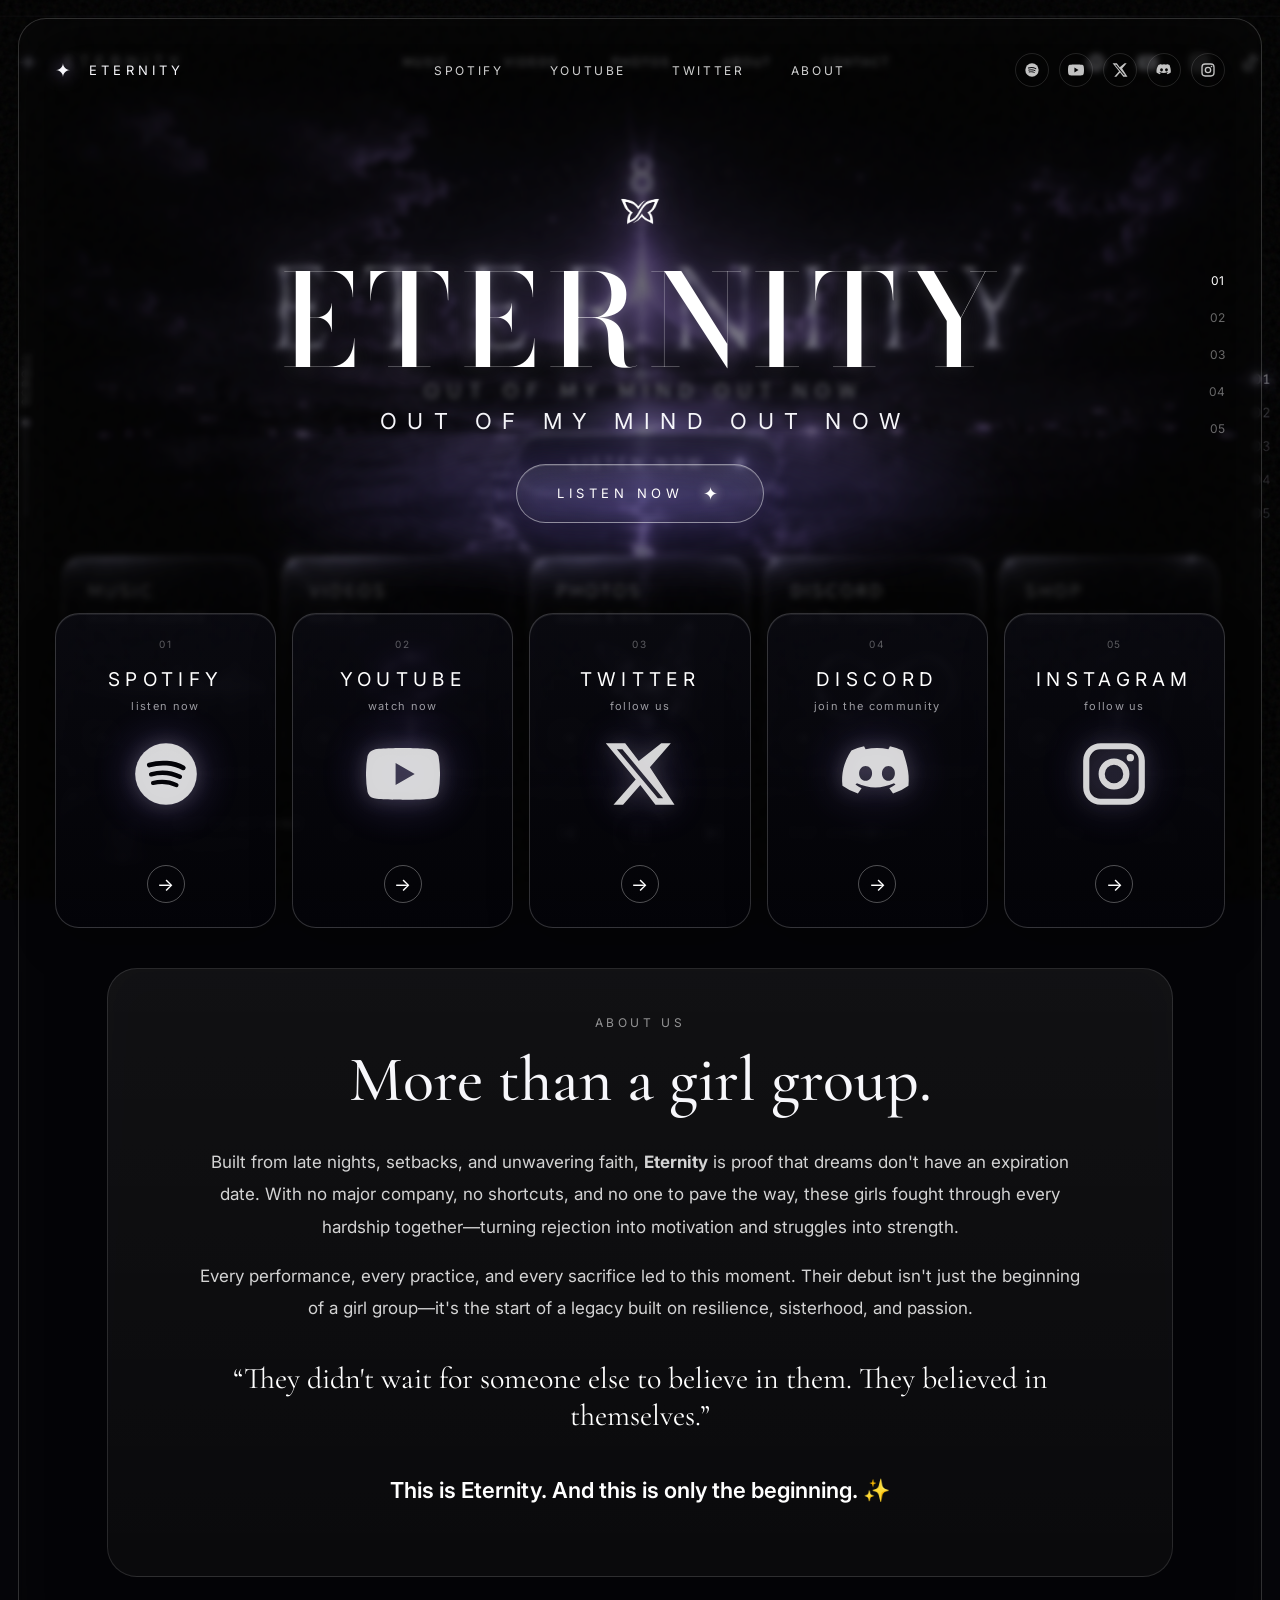
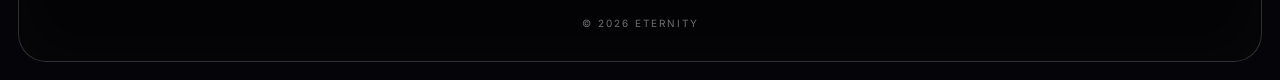
==== commit 0b10a9f1: "lols" ====
--- a/index.html
+++ b/index.html
@@ -72,7 +72,7 @@
 
     <section class="hero" id="home">
       <div class="hero-content">
-        <img class="hero-logo" src="assets/logo.png" alt="Eternity logo">
+        <img class="hero-logo" src="./logo.png?v=13" onerror="this.onerror=null;this.src='./assets/logo.png?v=13';" alt="Eternity logo">
         <h1 class="hero-title">ETERNITY</h1>
         <p class="release-line">OUT OF MY MIND OUT NOW</p>
 
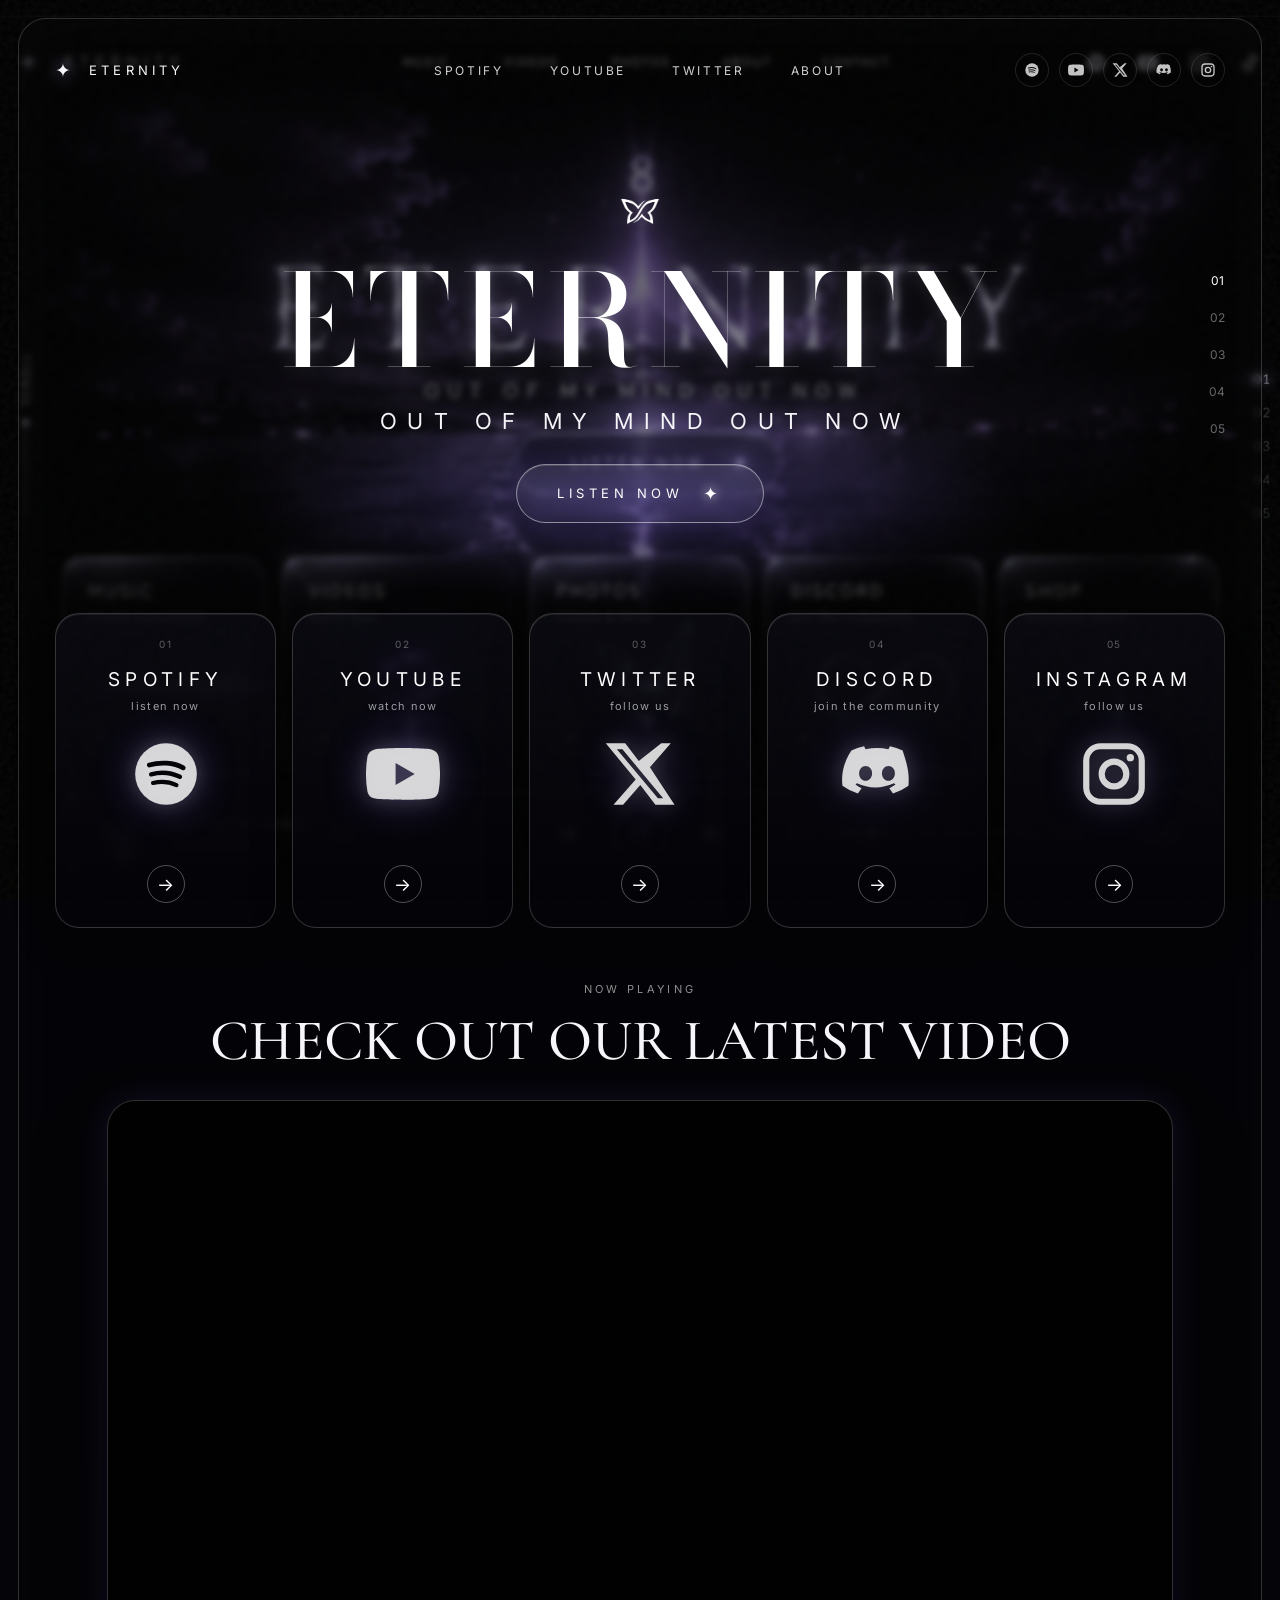
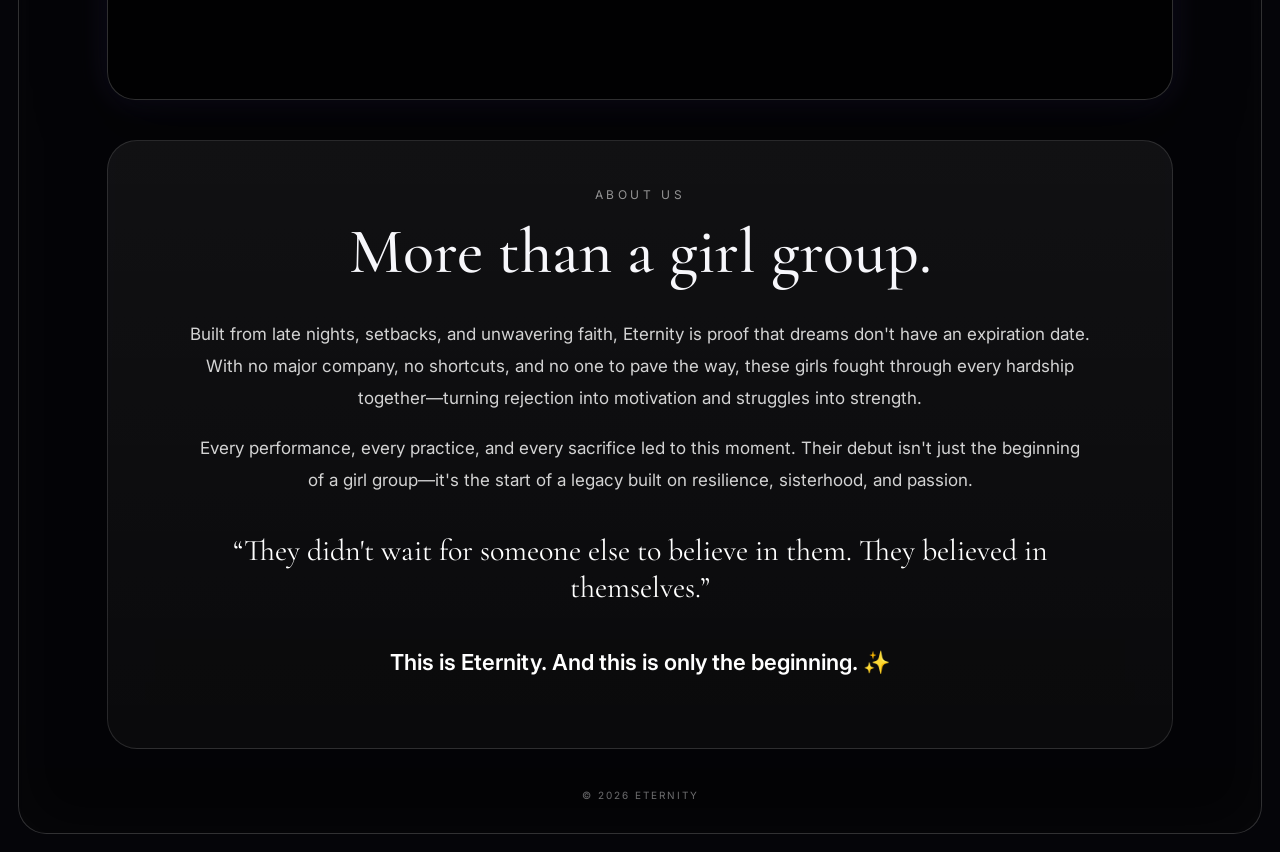
==== commit bba0c07a: "newadmin" ====
--- a/index.html
+++ b/index.html
@@ -21,7 +21,7 @@
     preload="metadata"
     poster="assets/poster.png"
     aria-hidden="true">
-    <source src="assets/background.webm" type="video/webm">
+    <source src="assets/background.webm" type="video/webm" data-video-source="desktopVideoUrl">
     <source src="assets/background.mp4" type="video/mp4">
 </video>
 
@@ -34,7 +34,7 @@
     preload="metadata"
     poster="assets/poster.png"
     aria-hidden="true">
-    <source src="assets/background-mobile.mp4" type="video/mp4">
+    <source src="assets/background-mobile.mp4" type="video/mp4" data-video-source="mobileVideoUrl">
 </video>
 
   <div class="background-fallback" aria-hidden="true"></div>
@@ -57,27 +57,27 @@
 
       
       <div class="socials" aria-label="Social media">
-        <a href="https://open.spotify.com/artist/3qOjyHpRml1BGPMsdsbRnq" aria-label="Spotify" target="_blank" rel="noopener noreferrer"><svg viewBox="0 0 24 24" aria-hidden="true">
+        <a href="#" aria-label="Spotify" data-link="spotifyUrl" target="_blank" rel="noopener noreferrer"><svg viewBox="0 0 24 24" aria-hidden="true">
   <circle cx="12" cy="12" r="10" fill="currentColor"/>
   <path d="M6.6 9.1c3.6-1.1 7.9-.8 11 .9" fill="none" stroke="#050509" stroke-width="1.55" stroke-linecap="round"/>
   <path d="M7.2 12.1c3-.8 6.6-.5 9.3.8" fill="none" stroke="#050509" stroke-width="1.45" stroke-linecap="round"/>
   <path d="M7.8 14.9c2.5-.6 5.3-.4 7.6.7" fill="none" stroke="#050509" stroke-width="1.35" stroke-linecap="round"/>
 </svg></a>
-        <a href="https://www.youtube.com/channel/UCniFldjrUruHiABSdLc5PbQ" aria-label="YouTube" target="_blank" rel="noopener noreferrer"><svg viewBox="0 0 24 24" aria-hidden="true"><path fill="currentColor" d="M23.5 6.2a3 3 0 0 0-2.1-2.1C19.5 3.6 12 3.6 12 3.6s-7.5 0-9.4.5A3 3 0 0 0 .5 6.2 31 31 0 0 0 0 12a31 31 0 0 0 .5 5.8 3 3 0 0 0 2.1 2.1c1.9.5 9.4.5 9.4.5s7.5 0 9.4-.5a3 3 0 0 0 2.1-2.1A31 31 0 0 0 24 12a31 31 0 0 0-.5-5.8ZM9.6 15.6V8.4L15.8 12l-6.2 3.6Z"/></svg></a>
-        <a href="https://x.com/Eternitygrls" aria-label="X" target="_blank" rel="noopener noreferrer"><svg viewBox="0 0 24 24" aria-hidden="true"><path fill="currentColor" d="M18.9 2H22l-6.8 7.8L23.2 22H17l-4.9-6.4L6.5 22H3.4l7.2-8.2L.9 2h6.3l4.4 5.8L18.9 2Zm-1.1 17.9h1.7L6.3 4H4.5l13.3 15.9Z"/></svg></a>
-        <a href="https://discord.gg/TuxwmxqcVx" aria-label="Discord" target="_blank" rel="noopener noreferrer"><svg viewBox="0 0 24 24" aria-hidden="true"><path fill="currentColor" d="M20.3 4.4A16.5 16.5 0 0 0 16.2 3l-.5 1a15.2 15.2 0 0 0-7.4 0l-.5-1a16.5 16.5 0 0 0-4.1 1.4C1.1 8.3.4 12.1.8 15.8a16.8 16.8 0 0 0 5 2.5l1.2-1.7c-.7-.3-1.4-.7-2-1.2l.5-.4c3.8 1.8 8.1 1.8 12 0l.5.4c-.7.5-1.3.9-2 1.2l1.2 1.7a16.8 16.8 0 0 0 5-2.5c.5-4.3-.8-8-1.9-11.4ZM8.3 14.2c-1.2 0-2.1-1.1-2.1-2.4s.9-2.4 2.1-2.4 2.2 1.1 2.1 2.4c0 1.3-.9 2.4-2.1 2.4Zm7.4 0c-1.2 0-2.1-1.1-2.1-2.4s.9-2.4 2.1-2.4 2.2 1.1 2.1 2.4c0 1.3-.9 2.4-2.1 2.4Z"/></svg></a>
-        <a href="https://www.instagram.com/Eternitygrls" aria-label="Instagram" target="_blank" rel="noopener noreferrer"><svg viewBox="0 0 24 24" aria-hidden="true"><path fill="currentColor" d="M7.7 2h8.6A5.7 5.7 0 0 1 22 7.7v8.6a5.7 5.7 0 0 1-5.7 5.7H7.7A5.7 5.7 0 0 1 2 16.3V7.7A5.7 5.7 0 0 1 7.7 2Zm-.2 2A3.5 3.5 0 0 0 4 7.5v9A3.5 3.5 0 0 0 7.5 20h9a3.5 3.5 0 0 0 3.5-3.5v-9A3.5 3.5 0 0 0 16.5 4h-9Zm9.8 1.5a1.2 1.2 0 1 1 0 2.4 1.2 1.2 0 0 1 0-2.4ZM12 7a5 5 0 1 1 0 10 5 5 0 0 1 0-10Zm0 2a3 3 0 1 0 0 6 3 3 0 0 0 0-6Z"/></svg></a>
+        <a href="#" aria-label="YouTube" data-link="youtubeUrl" target="_blank" rel="noopener noreferrer"><svg viewBox="0 0 24 24" aria-hidden="true"><path fill="currentColor" d="M23.5 6.2a3 3 0 0 0-2.1-2.1C19.5 3.6 12 3.6 12 3.6s-7.5 0-9.4.5A3 3 0 0 0 .5 6.2 31 31 0 0 0 0 12a31 31 0 0 0 .5 5.8 3 3 0 0 0 2.1 2.1c1.9.5 9.4.5 9.4.5s7.5 0 9.4-.5a3 3 0 0 0 2.1-2.1A31 31 0 0 0 24 12a31 31 0 0 0-.5-5.8ZM9.6 15.6V8.4L15.8 12l-6.2 3.6Z"/></svg></a>
+        <a href="#" aria-label="X" data-link="twitterUrl" target="_blank" rel="noopener noreferrer"><svg viewBox="0 0 24 24" aria-hidden="true"><path fill="currentColor" d="M18.9 2H22l-6.8 7.8L23.2 22H17l-4.9-6.4L6.5 22H3.4l7.2-8.2L.9 2h6.3l4.4 5.8L18.9 2Zm-1.1 17.9h1.7L6.3 4H4.5l13.3 15.9Z"/></svg></a>
+        <a href="#" aria-label="Discord" data-link="discordUrl" target="_blank" rel="noopener noreferrer"><svg viewBox="0 0 24 24" aria-hidden="true"><path fill="currentColor" d="M20.3 4.4A16.5 16.5 0 0 0 16.2 3l-.5 1a15.2 15.2 0 0 0-7.4 0l-.5-1a16.5 16.5 0 0 0-4.1 1.4C1.1 8.3.4 12.1.8 15.8a16.8 16.8 0 0 0 5 2.5l1.2-1.7c-.7-.3-1.4-.7-2-1.2l.5-.4c3.8 1.8 8.1 1.8 12 0l.5.4c-.7.5-1.3.9-2 1.2l1.2 1.7a16.8 16.8 0 0 0 5-2.5c.5-4.3-.8-8-1.9-11.4ZM8.3 14.2c-1.2 0-2.1-1.1-2.1-2.4s.9-2.4 2.1-2.4 2.2 1.1 2.1 2.4c0 1.3-.9 2.4-2.1 2.4Zm7.4 0c-1.2 0-2.1-1.1-2.1-2.4s.9-2.4 2.1-2.4 2.2 1.1 2.1 2.4c0 1.3-.9 2.4-2.1 2.4Z"/></svg></a>
+        <a href="#" aria-label="Instagram" data-link="instagramUrl" target="_blank" rel="noopener noreferrer"><svg viewBox="0 0 24 24" aria-hidden="true"><path fill="currentColor" d="M7.7 2h8.6A5.7 5.7 0 0 1 22 7.7v8.6a5.7 5.7 0 0 1-5.7 5.7H7.7A5.7 5.7 0 0 1 2 16.3V7.7A5.7 5.7 0 0 1 7.7 2Zm-.2 2A3.5 3.5 0 0 0 4 7.5v9A3.5 3.5 0 0 0 7.5 20h9a3.5 3.5 0 0 0 3.5-3.5v-9A3.5 3.5 0 0 0 16.5 4h-9Zm9.8 1.5a1.2 1.2 0 1 1 0 2.4 1.2 1.2 0 0 1 0-2.4ZM12 7a5 5 0 1 1 0 10 5 5 0 0 1 0-10Zm0 2a3 3 0 1 0 0 6 3 3 0 0 0 0-6Z"/></svg></a>
       </div>
     </header>
 
     <section class="hero" id="home">
       <div class="hero-content">
-        <img class="hero-logo" src="./logo.png?v=13" onerror="this.onerror=null;this.src='./assets/logo.png?v=13';" alt="Eternity logo">
-        <h1 class="hero-title">ETERNITY</h1>
-        <p class="release-line">OUT OF MY MIND OUT NOW</p>
+        <img class="hero-logo" src="./logo.png" alt="Eternity logo" data-image="logoUrl">
+        <h1 class="hero-title" data-config="title">ETERNITY</h1>
+        <p class="release-line" data-config="subtitle">OUT OF MY MIND OUT NOW</p>
 
-        <a class="primary-button" href="https://share.amuse.io/track/eternity-out-of-my-mind" data-edit-link target="_blank" rel="noopener noreferrer">
-          <span>LISTEN NOW</span>
+        <a class="primary-button" href="https://share.amuse.io/track/eternity-out-of-my-mind" data-edit-link target="_blank" rel="noopener noreferrer" data-link="listenNowUrl">
+          <span data-config="listenNowText">LISTEN NOW</span>
           <span class="button-star">✦</span>
         </a>
       </div>
@@ -92,7 +92,7 @@
     </section>
 
     <section class="link-grid" aria-label="Eternity links">
-      <a class="link-card" id="spotify" href="https://open.spotify.com/artist/3qOjyHpRml1BGPMsdsbRnq" data-edit-link target="_blank" rel="noopener noreferrer">
+      <a class="link-card" id="spotify" href="#" data-edit-link target="_blank" rel="noopener noreferrer" data-link="spotifyUrl">
         <div>
           <span class="card-number">01</span>
           <h2>SPOTIFY</h2>
@@ -107,7 +107,7 @@
         <span class="arrow">→</span>
       </a>
 
-      <a class="link-card" id="youtube" href="https://www.youtube.com/channel/UCniFldjrUruHiABSdLc5PbQ" data-edit-link target="_blank" rel="noopener noreferrer">
+      <a class="link-card" id="youtube" href="https://www.youtube.com/channel/UCniFldjrUruHiABSdLc5PbQ" data-edit-link target="_blank" rel="noopener noreferrer" data-link="youtubeUrl">
         <div>
           <span class="card-number">02</span>
           <h2>YOUTUBE</h2>
@@ -117,7 +117,7 @@
         <span class="arrow">→</span>
       </a>
 
-      <a class="link-card" id="twitter" href="https://x.com/Eternitygrls" data-edit-link target="_blank" rel="noopener noreferrer">
+      <a class="link-card" id="twitter" href="https://x.com/Eternitygrls" data-edit-link target="_blank" rel="noopener noreferrer" data-link="twitterUrl">
         <div>
           <span class="card-number">03</span>
           <h2>TWITTER</h2>
@@ -127,7 +127,7 @@
         <span class="arrow">→</span>
       </a>
 
-      <a class="link-card" href="https://discord.gg/TuxwmxqcVx" data-edit-link target="_blank" rel="noopener noreferrer">
+      <a class="link-card" href="https://discord.gg/TuxwmxqcVx" data-edit-link target="_blank" rel="noopener noreferrer" data-link="discordUrl">
         <div>
           <span class="card-number">04</span>
           <h2>DISCORD</h2>
@@ -137,7 +137,7 @@
         <span class="arrow">→</span>
       </a>
 
-      <a class="link-card" href="https://www.instagram.com/Eternitygrls" data-edit-link target="_blank" rel="noopener noreferrer">
+      <a class="link-card" href="https://www.instagram.com/Eternitygrls" data-edit-link target="_blank" rel="noopener noreferrer" data-link="instagramUrl">
         <div>
           <span class="card-number">05</span>
           <h2>INSTAGRAM</h2>
@@ -149,21 +149,38 @@
     </section>
 
     
-    <section class="about-panel" id="about">
+    
+    <section class="latest-video" id="latest-video">
+      <div class="section-heading">
+        <span class="eyebrow" data-config="videoEyebrow">NOW PLAYING</span>
+        <h2 data-config="videoTitle">CHECK OUT OUR LATEST VIDEO</h2>
+      </div>
+      <div class="video-frame">
+        <iframe
+          id="latest-video-frame"
+          src="https://www.youtube-nocookie.com/embed/FrB7TeNOl9g"
+          title="Eternity latest YouTube video"
+          loading="lazy"
+          allow="accelerometer; autoplay; clipboard-write; encrypted-media; gyroscope; picture-in-picture; web-share"
+          allowfullscreen>
+        </iframe>
+      </div>
+    </section>
+
+<section class="about-panel" id="about">
   <div class="about-header">
-    <span class="eyebrow">ABOUT US</span>
-    <h2>More than a girl group.</h2>
+    <span class="eyebrow" data-config="aboutEyebrow" data-config="aboutEyebrow">ABOUT US</span>
+    <h2 data-config="aboutHeading">More than a girl group.</h2>
   </div>
 
+  
   <div class="about-content">
-    <p>Built from late nights, setbacks, and unwavering faith, <strong>Eternity</strong> is proof that dreams don't have an expiration date. With no major company, no shortcuts, and no one to pave the way, these girls fought through every hardship together—turning rejection into motivation and struggles into strength.</p>
+    <p data-config="aboutParagraph1">Built from late nights, setbacks, and unwavering faith, Eternity is proof that dreams don't have an expiration date. With no major company, no shortcuts, and no one to pave the way, these girls fought through every hardship together—turning rejection into motivation and struggles into strength.</p>
+    <p data-config="aboutParagraph2">Every performance, every practice, and every sacrifice led to this moment. Their debut isn't just the beginning of a girl group—it's the start of a legacy built on resilience, sisterhood, and passion.</p>
+    <blockquote data-config="aboutQuote">“They didn't wait for someone else to believe in them. They believed in themselves.”</blockquote>
+    <p class="closing" data-config="aboutClosing">This is Eternity. And this is only the beginning. ✨</p>
+  </div>
 
-    <p>Every performance, every practice, and every sacrifice led to this moment. Their debut isn't just the beginning of a girl group—it's the start of a legacy built on resilience, sisterhood, and passion.</p>
-
-    <blockquote>“They didn't wait for someone else to believe in them. They believed in themselves.”</blockquote>
-
-    <p class="closing">This is Eternity. And this is only the beginning. ✨</p>
-  </div>
 </section>
 
     <footer><span>© <span id="year"></span> ETERNITY</span></footer>
--- a/style.css
+++ b/style.css
@@ -1183,3 +1183,71 @@
     display: none !important;
   }
 }
+
+
+/* Latest video */
+.latest-video {
+  width: min(100% - 104px, 1120px);
+  margin: 54px auto 32px;
+  text-align: center;
+}
+
+.latest-video .section-heading {
+  margin-bottom: 24px;
+}
+
+.latest-video .eyebrow {
+  display: block;
+  margin-bottom: 10px;
+  color: rgba(255,255,255,.55);
+  font-size: 11px;
+  letter-spacing: .3em;
+}
+
+.latest-video h2 {
+  margin: 0;
+  font-family: "Cormorant Garamond", serif;
+  font-size: clamp(34px, 4.5vw, 58px);
+  font-weight: 500;
+}
+
+.video-frame {
+  position: relative;
+  aspect-ratio: 16 / 9;
+  overflow: hidden;
+  border: 1px solid rgba(255,255,255,.18);
+  border-radius: 28px;
+  background: rgba(0,0,0,.56);
+  box-shadow:
+    0 24px 70px rgba(0,0,0,.38),
+    0 0 34px rgba(138,112,255,.12);
+  backdrop-filter: blur(18px);
+}
+
+.video-frame iframe {
+  position: absolute;
+  inset: 0;
+  width: 100%;
+  height: 100%;
+  border: 0;
+}
+
+[hidden] {
+  display: none !important;
+}
+
+@media (max-width: 760px) {
+  .latest-video {
+    width: 100%;
+    margin: 34px auto 22px;
+  }
+
+  .latest-video h2 {
+    font-size: 35px;
+    line-height: 1;
+  }
+
+  .video-frame {
+    border-radius: 22px;
+  }
+}
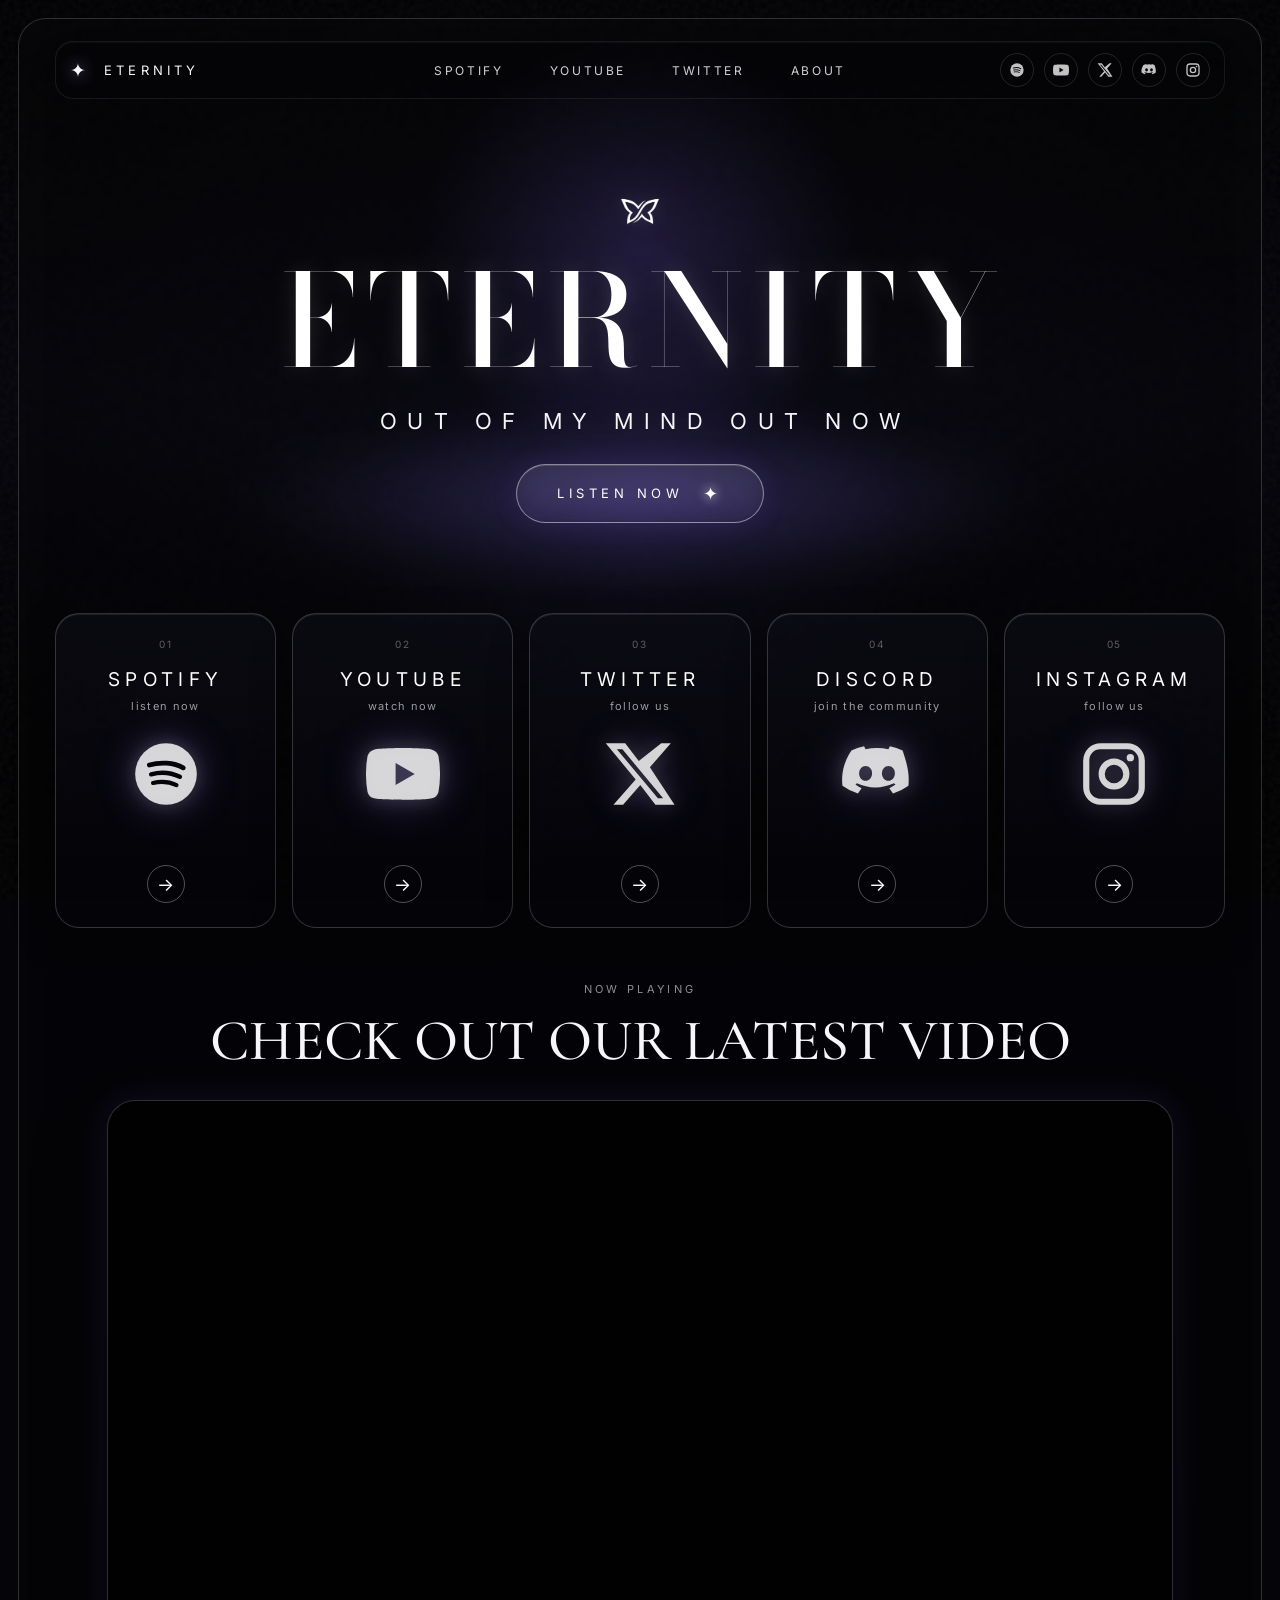
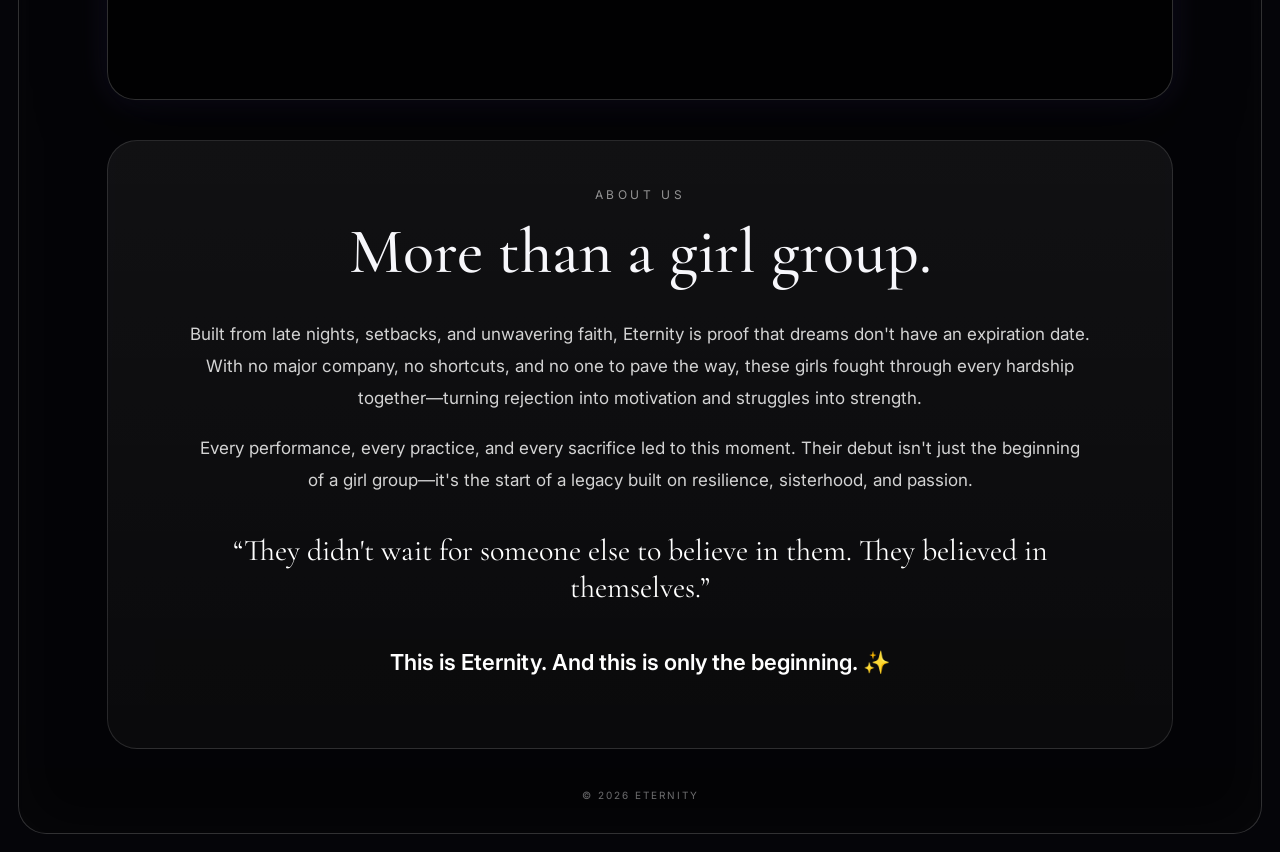
==== commit 3023c9ec: "perf" ====
--- a/index.html
+++ b/index.html
@@ -81,17 +81,9 @@
           <span class="button-star">✦</span>
         </a>
       </div>
-
-      <aside class="section-index" aria-hidden="true">
-        <span class="active">01</span>
-        <span>02</span>
-        <span>03</span>
-        <span>04</span>
-        <span>05</span>
-      </aside>
     </section>
 
-    <section class="link-grid" aria-label="Eternity links">
+    <section class="link-grid reveal-section" aria-label="Eternity links">
       <a class="link-card" id="spotify" href="#" data-edit-link target="_blank" rel="noopener noreferrer" data-link="spotifyUrl">
         <div>
           <span class="card-number">01</span>
@@ -150,7 +142,7 @@
 
     
     
-    <section class="latest-video" id="latest-video">
+    <section class="latest-video reveal-section" id="latest-video">
       <div class="section-heading">
         <span class="eyebrow" data-config="videoEyebrow">NOW PLAYING</span>
         <h2 data-config="videoTitle">CHECK OUT OUR LATEST VIDEO</h2>
@@ -167,7 +159,7 @@
       </div>
     </section>
 
-<section class="about-panel" id="about">
+<section class="about-panel reveal-section" id="about">
   <div class="about-header">
     <span class="eyebrow" data-config="aboutEyebrow" data-config="aboutEyebrow">ABOUT US</span>
     <h2 data-config="aboutHeading">More than a girl group.</h2>
--- a/style.css
+++ b/style.css
@@ -1251,3 +1251,96 @@
     border-radius: 22px;
   }
 }
+
+
+
+/* v15: subtle polish without redesigning the site */
+
+/* The numbered right-side indicator is removed from the HTML.
+   Hide it as a fallback in case an old cached copy remains. */
+.section-index {
+  display: none !important;
+}
+
+/* Slight frosted effect for the existing header. */
+.topbar {
+  position: relative;
+  z-index: 20;
+  padding: 8px 14px;
+  border: 1px solid rgba(255, 255, 255, 0.08);
+  border-radius: 18px;
+  background: rgba(5, 5, 10, 0.22);
+  -webkit-backdrop-filter: blur(14px);
+  backdrop-filter: blur(14px);
+  box-shadow: inset 0 1px rgba(255, 255, 255, 0.04);
+}
+
+/* Light card glow—keeps the current card design. */
+.link-card {
+  transition:
+    transform 220ms ease,
+    border-color 220ms ease,
+    box-shadow 220ms ease,
+    background 220ms ease;
+}
+
+.link-card:hover {
+  transform: translateY(-6px);
+  border-color: rgba(255, 255, 255, 0.38);
+  background:
+    linear-gradient(
+      180deg,
+      rgba(20, 18, 32, 0.72),
+      rgba(5, 5, 11, 0.82)
+    );
+  box-shadow:
+    inset 0 1px rgba(255, 255, 255, 0.10),
+    0 22px 50px rgba(0, 0, 0, 0.34),
+    0 0 28px rgba(137, 111, 255, 0.15);
+}
+
+/* Gentle section reveal. Content remains visible if JS is unavailable. */
+.reveal-section {
+  opacity: 1;
+  transform: none;
+}
+
+.js-reveal-ready .reveal-section {
+  opacity: 0;
+  transform: translateY(22px);
+  transition:
+    opacity 700ms ease,
+    transform 700ms cubic-bezier(0.22, 1, 0.36, 1);
+}
+
+.js-reveal-ready .reveal-section.is-visible {
+  opacity: 1;
+  transform: translateY(0);
+}
+
+@media (max-width: 760px) {
+  .topbar {
+    padding: 7px 9px;
+    border-radius: 15px;
+  }
+
+  .link-card:hover {
+    transform: none;
+  }
+
+  .link-card:active {
+    transform: scale(0.985);
+    border-color: rgba(255, 255, 255, 0.35);
+  }
+}
+
+@media (prefers-reduced-motion: reduce) {
+  .reveal-section,
+  .js-reveal-ready .reveal-section,
+  .js-reveal-ready .reveal-section.is-visible,
+  .link-card {
+    opacity: 1 !important;
+    transform: none !important;
+    transition: none !important;
+  }
+}
